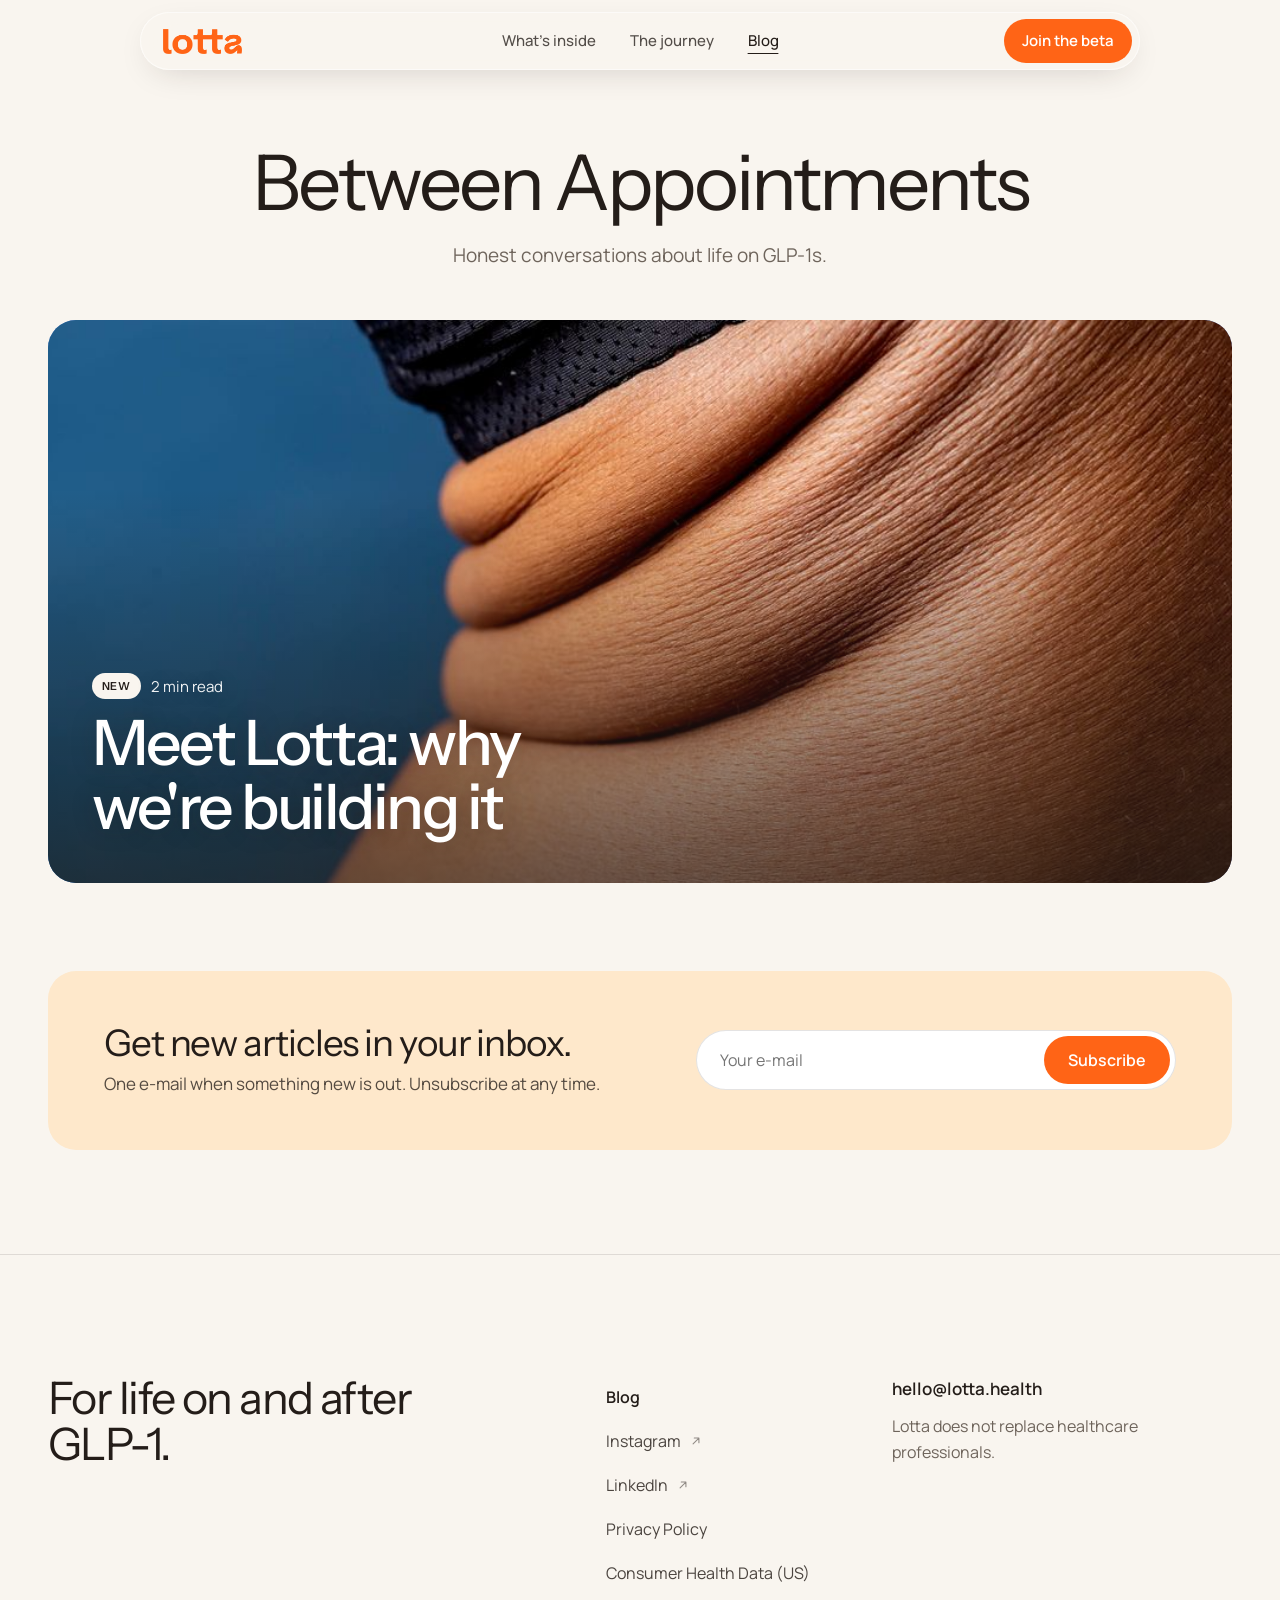
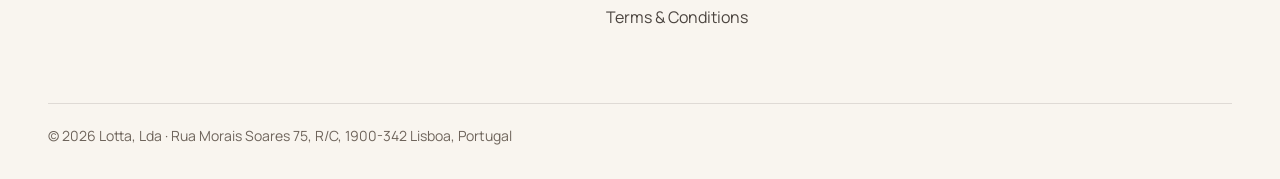
==== blog/index.html @ 51a3cb78 "Add the blog from Ghost and the automatic refresh" ====
<!doctype html>
<html lang="en">
<head>
<meta charset="utf-8">
<meta name="viewport" content="width=device-width, initial-scale=1, viewport-fit=cover">
<title>Blog · Between Appointments · Lotta</title>
<meta name="description" content="Honest conversations about life on GLP-1s, from Lotta.">
<link rel="canonical" href="https://www.lotta.health/blog/">
<meta property="og:site_name" content="Lotta">
<meta property="og:type" content="website">
<meta property="og:title" content="Blog · Between Appointments">
<meta property="og:description" content="Honest conversations about life on GLP-1s, from Lotta.">
<meta property="og:url" content="https://www.lotta.health/blog/">
<meta property="og:image" content="https://www.lotta.health/assets/blog/meet-lotta-why-were-building-it.jpg">
<meta name="twitter:card" content="summary_large_image">
<link rel="icon" href="data:image/svg+xml,<svg xmlns='http://www.w3.org/2000/svg' viewBox='0 0 32 32'>
<meta name="theme-color" content="#F9F5EF">
<link rel="preconnect" href="https://fonts.googleapis.com">
<link rel="preconnect" href="https://fonts.gstatic.com" crossorigin>
<link rel="stylesheet" href="https://fonts.googleapis.com/css2?family=Instrument+Sans:wght@400;500;600&family=Manrope:wght@400;500;600;700&display=swap">
<link rel="stylesheet" href="../pages.css">
<script type="application/ld+json">{"@context":"https://schema.org","@type":"Blog","name":"Between Appointments","description":"Honest conversations about life on GLP-1s, from Lotta.","url":"https://www.lotta.health/blog/","publisher":{"@type":"Organization","name":"Lotta","url":"https://www.lotta.health/"}}</script>
<script>
  /* viewer message: highlight placeholder words (same switch as the home page) */
  window.addEventListener('message', function (e) { if (e.data && e.data.type === 'lotta-ph') document.documentElement.classList.toggle('show-ph', !!e.data.on); });
</script>
</head>
<body>
<header class="nav">
  <div class="nav-in">
    <a class="nav-logo" href="/"><span class="logo" role="img" aria-label="Lotta, home"></span></a>
    <nav class="nav-links" aria-label="Main">
      <a href="/#inside">What's inside</a>
      <a href="/#journey">The journey</a>
      <a href="../blog/" aria-current="page">Blog</a>
    </nav>
    <a class="btn btn-primary btn-sm" href="/#join-beta">Join the beta</a>
  </div>
</header>

<main id="main">
  <div class="page blog">
    <div class="wrap">
      <header class="bl-head">
        <h1 class="bl-title">Between Appointments</h1>
        <p class="bl-sub">Honest conversations about life on <span class="nw">GLP-1s</span>.</p>
      </header>
      <div class="bl-main" id="bl-main"><div class="bl-mosaic bl-one"><article class="bl-ph bl-cover"><img class="bl-img" src="../assets/blog/meet-lotta-why-were-building-it.jpg" srcset="../assets/blog/meet-lotta-why-were-building-it-1000.jpg 1000w, ../assets/blog/meet-lotta-why-were-building-it.jpg 1600w" sizes="(min-width:1000px) 66vw, 100vw" alt="" fetchpriority="high" decoding="async"><div class="bl-in"><p class="bl-meta"><span class="bl-new">New</span>2 min read</p><h2 class="bl-t"><a class="bl-go" href="meet-lotta-why-were-building-it">Meet Lotta: why we're building it</a></h2></div></article></div></div>
      <section class="bl-band" aria-labelledby="bl-band-h">
        <div><h2 id="bl-band-h"><span class="ph">Get new articles in your inbox.</span></h2><p><span class="ph">One e-mail when something new is out. Unsubscribe at any time.</span></p></div>
        <div>
        <form class="nl-form" id="nl-form" novalidate>
          <input id="nl-email" type="email" name="email" autocomplete="email" inputmode="email" placeholder="Your e-mail" aria-label="Your e-mail" required>
          <button class="btn btn-primary" type="submit">Subscribe</button>
        </form>
        <p class="nl-err" id="nl-err" hidden>Please enter a valid e-mail address.</p>
        <p class="nl-thanks" id="nl-thanks" tabindex="-1" hidden>Thank you. We've sent you a welcome e-mail.</p>
        </div>
      </section>
    </div>
  </div>
</main>

<footer class="foot">
  <div class="wrap">
    <div class="foot-top">
      <p class="foot-tag">For life on and after <span class="nw">GLP-1</span>.</p>
      <ul class="foot-links">
        <li><a href="../blog/" aria-current="page">Blog</a></li>
        <li><a href="https://www.instagram.com/joinlotta/" target="_blank" rel="noopener">Instagram<svg viewBox="0 0 24 24" aria-hidden="true"><path d="M7 17 17 7M9 7h8v8" fill="none" stroke="currentColor" stroke-width="1.8" stroke-linecap="round" stroke-linejoin="round"/></svg></a></li>
        <li><a href="https://www.linkedin.com/company/lotta-health" target="_blank" rel="noopener">LinkedIn<svg viewBox="0 0 24 24" aria-hidden="true"><path d="M7 17 17 7M9 7h8v8" fill="none" stroke="currentColor" stroke-width="1.8" stroke-linecap="round" stroke-linejoin="round"/></svg></a></li>
        <li><a href="../legal.html#privacy">Privacy Policy</a></li>
        <li><a href="../legal.html#consumer-health-data">Consumer Health Data (US)</a></li>
        <li><a href="../legal.html#terms">Terms &amp; Conditions</a></li>
      </ul>
      <div class="foot-contact">
        <p class="foot-mail">hello@lotta.health</p>
        <p class="foot-note">Lotta does not replace healthcare professionals.</p>
      </div>
    </div>
    <p class="foot-legal">© 2026 Lotta, Lda · Rua Morais Soares 75, R/C, <span class="nw">1900-342</span> Lisboa, Portugal</p>
  </div>
</footer>

<script src="../site.js" defer></script>
<script type="application/json" id="bl-data">[{"slug":"meet-lotta-why-were-building-it","title":"Meet Lotta: why we're building it","excerpt":"","tag":"","tags":[],"date":"Oct 5, 2026","read":"2 min read","isNew":true,"img":"../assets/blog/meet-lotta-why-were-building-it.jpg","srcset":"../assets/blog/meet-lotta-why-were-building-it-1000.jpg 1000w, ../assets/blog/meet-lotta-why-were-building-it.jpg 1600w","pos":"","href":"meet-lotta-why-were-building-it"}]</script>
<script src="../blog.js" defer></script>
<script>
(function () {
  var f = document.getElementById('nl-form'), i = document.getElementById('nl-email'), err = document.getElementById('nl-err'), th = document.getElementById('nl-thanks');
  if (!f) return;
  var OK = /^[^\s@]+@[^\s@]+\.[^\s@]{2,}$/;
  f.addEventListener('submit', function (e) {
    e.preventDefault();
    var v = i.value.trim();
    if (!OK.test(v)) { err.hidden = false; i.setAttribute('aria-invalid', 'true'); i.focus(); return; }
    err.hidden = true; i.removeAttribute('aria-invalid');
    if (window.lottaSend) window.lottaSend('newsletter', { email: v });
    f.hidden = true; th.hidden = false; th.focus({ preventScroll: true });
  });
})();
</script>
</body>
</html>
---- pages.css ----
/* Lotta — shared styles for the inner pages (Privacy, Terms, Journal).
   Same tokens, menu and footer as the home page (option-b.html). */
:root{
  --dark:#241D19; --lift:#EEEBE6; --ww:#F9F5EF; --bg:#F9F5EF; --ink:#241D19; --muted:#6E645B;
  --blue-ink:#2F68B8; --orange-ink:#FF6416; --line:rgba(36,29,25,.12);
  --blue:#8EBFFB; --blue-hi:#A9CFFC; --sky:#6993EB; --orange:#FF6416; --almond:#FEE8CB; --matcha:#75873C;
  --gut:20px; --nav:64px;
  --f-display:"Instrument Sans","Helvetica Neue",Helvetica,Arial,system-ui,sans-serif;
  --f-body:"Manrope",system-ui,-apple-system,"Segoe UI",Roboto,Arial,sans-serif;
  --ease:cubic-bezier(.16,1,.3,1);
  color-scheme:light;
}
@media (min-width:700px){:root{--gut:32px}}
@media (min-width:1100px){:root{--gut:48px; --nav:72px}}

*,*::before,*::after{box-sizing:border-box}
html{-webkit-text-size-adjust:100%; background:var(--bg); scroll-behavior:smooth; scroll-padding-top:110px}
@media (prefers-reduced-motion:reduce){html{scroll-behavior:auto}}
body{margin:0; background:var(--bg); color:var(--ink); font-family:var(--f-body); font-size:17px; line-height:1.65; -webkit-font-smoothing:antialiased; -moz-osx-font-smoothing:grayscale}
h1,h2,h3,p,ul,ol{margin:0}
a{color:inherit}
button,input{font:inherit; color:inherit}
svg{display:block}
::selection{background:var(--blue); color:var(--dark)}
:focus-visible{outline:2px solid var(--blue); outline-offset:3px; border-radius:8px}
.nw{white-space:nowrap}
.wrap{width:100%; max-width:1440px; margin:0 auto; padding:0 var(--gut)}
.kicker{display:inline-flex; align-items:center; gap:10px; font-family:var(--f-display); font-size:13px; font-weight:500; letter-spacing:.16em; text-transform:uppercase; color:var(--orange-ink); line-height:1.2}
.kicker::before{content:""; width:6px; height:6px; border-radius:50%; background:currentColor; box-shadow:0 0 12px 1px currentColor}
html.show-ph .ph{background:rgba(255,150,36,.30); box-shadow:0 0 0 2px rgba(255,150,36,.30); border-radius:3px}

/* Buttons */
.btn{display:inline-flex; align-items:center; justify-content:center; gap:10px; min-height:52px; padding:0 24px; border:0; border-radius:999px; font-size:16px; font-weight:600; text-decoration:none; cursor:pointer; transition:background-color .3s, transform .3s var(--ease)}
.btn svg{width:18px; height:18px}
.btn-primary{background:var(--orange); color:#fff}
.btn-primary:hover{background:#EE5710}
.btn-sm{min-height:44px; padding:0 18px; font-size:15px}

/* Menu: the floating frosted pill, as on the home page once scrolled */
.logo{display:block; background:currentColor; -webkit-mask:url(assets/lotta-logo.png) center/contain no-repeat; mask:url(assets/lotta-logo.png) center/contain no-repeat; aspect-ratio:1000/318}
.nav{position:fixed; top:0; left:0; right:0; z-index:50; padding:10px 10px 0}
.nav-in{position:relative; max-width:1000px; height:58px; margin:0 auto; padding:0 8px 0 22px; display:flex; align-items:center; justify-content:space-between; gap:16px; border-radius:999px; background:rgba(249,245,239,.8); -webkit-backdrop-filter:blur(18px) saturate(1.3); backdrop-filter:blur(18px) saturate(1.3); box-shadow:inset 0 0 0 1px rgba(255,255,255,.55), 0 10px 34px -14px rgba(36,29,25,.22)}
.nav-logo{display:flex; align-items:center; min-height:44px; color:var(--orange); border-radius:8px}
.nav-logo .logo{width:80px; height:25px}
.nav-links{display:none}
@media (min-width:900px){
  .nav{padding-top:12px}
  .nav-links{display:flex; gap:2px; position:absolute; left:50%; top:50%; transform:translate(-50%,-50%)}
  .nav-links a{position:relative; display:inline-flex; align-items:center; min-height:44px; padding:0 16px; font-size:15px; font-weight:500; text-decoration:none; color:rgba(36,29,25,.78); transition:color .4s var(--ease)}
  .nav-links a::after{content:""; position:absolute; left:16px; right:16px; bottom:9px; height:1.5px; border-radius:2px; background:currentColor; transform:scaleX(0); transform-origin:100% 50%; transition:transform .55s var(--ease)}
  .nav-links a:hover, .nav-links a[aria-current="page"]{color:var(--ink)}
  .nav-links a:hover::after, .nav-links a[aria-current="page"]::after{transform:scaleX(1); transform-origin:0 50%}
}

/* Page head */
.page{padding:calc(var(--nav) + 72px) 0 104px}
.page-head{max-width:880px}
.page-title{margin-top:18px; font-family:var(--f-display); font-weight:400; font-size:clamp(2.6rem, 1.6rem + 4vw, 5rem); line-height:1.02; letter-spacing:-.04em; text-wrap:balance}
.page-sub{margin-top:18px; max-width:46ch; font-size:19px; color:var(--muted); text-wrap:pretty}
.page-meta{margin-top:20px; font-size:14px; color:var(--muted)}
.draft-note{margin-top:28px; max-width:720px; padding:16px 20px; border-radius:16px; background:rgba(255,150,36,.14); box-shadow:inset 0 0 0 1px rgba(255,150,36,.35); font-size:15px; line-height:1.55}
.draft-note b{font-weight:700}

/* Long-form legal text with a table of contents */
.doc{margin-top:56px; display:grid; gap:40px}
.doc-body{max-width:68ch}
.doc-body section{padding-top:36px; margin-top:36px; border-top:1px solid var(--line)}
.doc-body section:first-child{padding-top:0; margin-top:0; border-top:0}
.doc-body h2{font-family:var(--f-display); font-weight:500; font-size:clamp(1.4rem, 1.2rem + .7vw, 1.75rem); line-height:1.15; letter-spacing:-.02em}
.doc-body p, .doc-body ul{margin-top:14px}
.doc-body ul{padding-left:0; list-style:none; display:grid; gap:10px}
.doc-body li{position:relative; padding-left:22px}
.doc-body li::before{content:""; position:absolute; left:4px; top:.72em; width:6px; height:6px; border-radius:50%; background:var(--orange)}
.doc-body a{color:var(--blue-ink); text-underline-offset:3px}
.doc-body b{font-weight:700}
@media (min-width:1000px){
  .doc{grid-template-columns:290px minmax(0,1fr); gap:72px}
}

/* Journal */
.jr-grid{margin-top:56px; display:grid; gap:20px}
@media (min-width:760px){ .jr-grid{grid-template-columns:repeat(2, minmax(0,1fr))} }
@media (min-width:1100px){ .jr-grid{grid-template-columns:repeat(3, minmax(0,1fr))} }
.jr-empty{position:relative; overflow:hidden; margin-top:56px; padding:40px 24px; border-radius:32px; background:linear-gradient(180deg,#8EBFFB 0%,#C9DDF7 46%,#FEE8CB 78%,#FFC49B 100%); text-align:center}
.jr-empty::after{content:""; position:absolute; left:50%; top:58%; width:min(760px, 90%); aspect-ratio:1; transform:translateX(-50%); border-radius:50%; background:radial-gradient(closest-side, rgba(255,100,22,.55), rgba(255,150,36,.25) 55%, rgba(255,150,36,0)); pointer-events:none}
.jr-empty > *{position:relative; z-index:1}
.jr-empty h2{margin:0 auto; max-width:18ch; font-family:var(--f-display); font-weight:400; font-size:clamp(1.8rem, 1.3rem + 2vw, 3rem); line-height:1.05; letter-spacing:-.035em; text-wrap:balance}
.jr-empty p{margin:14px auto 0; max-width:40ch; font-size:17px; color:rgba(36,29,25,.8)}
.nl-form{margin:26px auto 0; max-width:460px; display:flex; gap:8px; padding:6px; border-radius:999px; background:rgba(249,245,239,.7); -webkit-backdrop-filter:blur(16px); backdrop-filter:blur(16px); box-shadow:inset 0 0 0 1px rgba(255,255,255,.7)}
.nl-form input{flex:1; min-width:0; height:48px; padding:0 18px; border:0; border-radius:999px; background:transparent; font-size:16px}
.nl-form input:focus{outline:none}
.nl-form:focus-within{box-shadow:inset 0 0 0 1.5px var(--blue-ink)}
.nl-form .btn{min-height:48px}
.nl-err{margin-top:10px; font-size:14px; color:var(--orange-ink)}
.nl-thanks{margin-top:22px; font-weight:600}
[hidden]{display:none!important}
@media (min-width:900px){ .jr-empty{padding:72px 48px} }

/* Footer */
.foot{position:relative; padding:96px 0 28px; overflow:hidden; border-top:1px solid var(--line)}
.foot-top{display:grid; gap:36px}
.foot-tag{max-width:13ch; font-family:var(--f-display); font-size:clamp(1.8rem, 1.2rem + 2vw, 3.1rem); line-height:1.04; letter-spacing:-.035em}
.foot-links{padding:0; list-style:none; display:grid}
.foot-links a{display:inline-flex; align-items:center; gap:8px; min-height:44px; font-size:16px; color:rgba(36,29,25,.82); text-decoration:none; border-radius:6px}
.foot-links a:hover{color:var(--ink)}
.foot-links a[aria-current="page"]{color:var(--ink); font-weight:600}
.foot-links svg{width:14px; height:14px; opacity:.6}
.foot-contact{display:grid; gap:10px; align-content:start}
.foot-mail{font-size:17px; font-weight:600}
.foot-note{font-size:16px; color:var(--muted)}
.foot-legal{margin-top:64px; padding-top:20px; border-top:1px solid var(--line); font-size:14px; color:var(--muted)}
@media (min-width:900px){
  .foot{padding:120px 0 32px}
  .foot-top{grid-template-columns:minmax(0,1.5fr) minmax(0,.7fr) minmax(0,1fr); gap:48px}
}

/* Legal pages built from the Notion texts (make-pages.py, legal/*.md) */
.page-intro{margin-top:26px; max-width:62ch; display:grid; gap:12px; font-size:18px; color:rgba(36,29,25,.86)}
.page-intro b{color:var(--ink)}
.doc-body h3{margin-top:28px; font-family:var(--f-display); font-weight:600; font-size:18px; line-height:1.3; letter-spacing:-.01em}
.doc-body ol{margin-top:14px; padding-left:22px; display:grid; gap:10px}
.doc-body ol li{padding-left:4px}
.doc-body ol li::before{content:none}
.doc-body blockquote{margin:16px 0 0; padding:16px 20px; border-left:3px solid var(--orange); border-radius:0 12px 12px 0; background:rgba(36,29,25,.04); font-size:16px; line-height:1.8}
.tbl{margin-top:16px; overflow-x:auto; border-radius:14px; box-shadow:inset 0 0 0 1px var(--line)}
.tbl table{width:100%; border-collapse:collapse; font-size:15px; line-height:1.5}
.tbl th{padding:12px 14px; text-align:left; vertical-align:bottom; font-family:var(--f-display); font-weight:600; font-size:13px; letter-spacing:.02em; background:rgba(36,29,25,.04); border-bottom:1px solid var(--line)}
.tbl td{padding:12px 14px; vertical-align:top; border-top:1px solid var(--line)}
.tbl tbody tr:first-child td{border-top:0}
.doc-close{margin-top:48px; padding-top:28px; border-top:1px solid var(--line); color:var(--muted)}
.doc-close p{margin:0}
@media (max-width:640px){
  .tbl{box-shadow:none; border-radius:0}
  .tbl table, .tbl tbody, .tbl tr, .tbl td{display:block; width:100%}
  .tbl thead{display:none}
  .tbl tr{padding:12px 0; border-top:1px solid var(--line)}
  .tbl td{padding:4px 0; border:0}
  .tbl td::before{content:attr(data-label); display:block; font-size:12px; font-weight:600; letter-spacing:.04em; text-transform:uppercase; color:var(--muted)}
}

/* ---- Contents panel (redesign 1 Oct) ---- */
.toc-card{padding:18px 14px 14px; border-radius:22px; background:rgba(255,255,255,.62); box-shadow:inset 0 0 0 1px rgba(36,29,25,.07), 0 24px 48px -32px rgba(36,29,25,.4)}
.toc-head{display:flex; align-items:baseline; justify-content:space-between; gap:12px; padding:0 8px}
.toc-title{font-family:var(--f-display); font-size:15px; font-weight:600; letter-spacing:-.01em; color:var(--ink)}
.toc-count{font-size:13px; font-weight:600; color:var(--muted); font-variant-numeric:tabular-nums}
.toc-cur{color:var(--orange-ink)}
.toc-prog{height:3px; margin:12px 8px 10px; border-radius:3px; background:rgba(36,29,25,.08); overflow:hidden}
.toc-prog i{display:block; height:100%; border-radius:inherit; background:linear-gradient(90deg, #FF9624, var(--orange)); transform-origin:0 50%; transform:scaleX(0)}
.toc-list{margin:0; padding:0 2px 0 0; list-style:none; display:grid; gap:2px}
.toc-list a{display:grid; grid-template-columns:26px minmax(0,1fr); align-items:baseline; gap:6px; padding:8px 10px; border-radius:12px; font-size:14.5px; line-height:1.35; color:rgba(36,29,25,.66); text-decoration:none; transition:background-color .25s, color .25s, box-shadow .25s}
.toc-list .n{font-size:12.5px; font-weight:600; font-variant-numeric:tabular-nums; color:rgba(36,29,25,.38); transition:color .25s}
.toc-list a:hover{background:rgba(36,29,25,.045); color:var(--ink)}
.toc-list a.on{background:#fff; color:var(--ink); font-weight:600; box-shadow:0 1px 2px rgba(36,29,25,.08), inset 3px 0 0 var(--orange)}
.toc-list a.on .n{color:var(--orange-ink)}
.toc-group{margin:12px 10px 4px; font-family:var(--f-display); font-size:11.5px; font-weight:600; letter-spacing:.16em; text-transform:uppercase; color:var(--muted)}
.toc-top{display:inline-flex; margin:10px 10px 2px; font-size:13px; font-weight:600; color:var(--blue-ink); text-decoration:none}
.toc-top:hover{text-decoration:underline; text-underline-offset:3px}
@media (max-width:999.98px){
  .toc-prog, .toc-count, .toc-top{display:none}
}
@media (min-width:1000px){
  /* sticky on its own layer: steadier while scrolling (also inside the scaled preview) */
  .toc{position:sticky; top:calc(var(--nav) + 36px); align-self:start; transform:translateZ(0); will-change:transform}
  .toc-list{max-height:calc(100vh - var(--nav) - 190px); overflow-y:auto; overscroll-behavior:contain; scrollbar-width:thin}
}

/* ---- Section headings and "Short version" (redesign 1 Oct) ---- */
.doc-body h2{display:flex; align-items:baseline; gap:12px; font-size:clamp(1.5rem, 1.25rem + .8vw, 1.9rem)}
.h-num{flex:none; font-size:.62em; font-weight:600; letter-spacing:.02em; color:var(--orange-ink); font-variant-numeric:tabular-nums}
.short{position:relative; margin-top:18px; padding:18px 22px 20px; border-radius:18px; background:linear-gradient(135deg, rgba(254,232,203,.85) 0%, rgba(255,241,224,.6) 55%, rgba(249,245,239,.5) 100%); box-shadow:inset 0 0 0 1px rgba(255,150,36,.22)}
.short::before{content:""; position:absolute; left:0; top:18px; bottom:18px; width:3px; border-radius:0 3px 3px 0; background:var(--orange)}
.doc-body .short-l{margin:0; font-family:var(--f-display); font-size:11.5px; font-weight:600; letter-spacing:.16em; text-transform:uppercase; color:var(--orange-ink)}
.doc-body .short-t{margin-top:6px; font-family:var(--f-display); font-size:19px; line-height:1.45; letter-spacing:-.01em; color:var(--ink)}
.doc-body section{scroll-margin-top:calc(var(--nav) + 32px)}

/* ---- One legal page: Privacy, Terms and US Consumer Health Data (1 Oct, after Octo Health) ---- */
.vh{position:absolute!important; width:1px; height:1px; overflow:hidden; clip:rect(0 0 0 0); clip-path:inset(50%); white-space:nowrap}
mark.pending{padding:1px 5px; border-radius:5px; background:rgba(255,150,36,.24); color:var(--ink)}
.lg{padding:calc(var(--nav) + 44px) 0 120px}
.lg-main{min-width:0; margin-top:28px}
.lg-label{font-family:var(--f-display); font-size:12px; font-weight:500; letter-spacing:.22em; text-transform:uppercase; color:var(--muted)}
.lg-docs{margin:0; padding:0; list-style:none}
.lg-doc-a{display:flex; align-items:center; text-decoration:none; color:rgba(36,29,25,.55); transition:color .3s, padding .5s var(--ease)}
.lg-doc-a:hover{color:var(--ink)}
.lg-doc.on .lg-doc-a{color:var(--ink)}
.lg-dash{flex:none; width:0; height:1.5px; border-radius:2px; background:var(--orange); transition:width .5s var(--ease), margin .5s var(--ease)}
.lg-n-s{display:none}

/* the documents */
.lg-article{scroll-margin-top:calc(var(--nav) + 40px)}
.lg-article + .lg-article{margin-top:120px; padding-top:112px; border-top:1px solid var(--line)}
html.lg-tabs .lg-article{margin-top:0; padding-top:0; border-top:0}
.lg-title:focus{outline:none}
.lg-title{margin-top:16px; font-family:var(--f-display); font-weight:400; font-size:clamp(2.4rem, 1.6rem + 2.6vw, 3.9rem); line-height:1.02; letter-spacing:-.04em; text-wrap:balance}
.lg-intro{margin-top:28px; display:grid; gap:16px; font-size:20px; line-height:1.6; color:rgba(36,29,25,.66); text-wrap:pretty}
.lg-intro b{font-weight:600; color:var(--ink)}
.lg-meta{margin-top:26px; font-size:14px; color:var(--muted)}
.lg-article section{margin-top:72px; scroll-margin-top:calc(var(--nav) + 32px)}
.lg-article h3{display:flex; align-items:baseline; gap:12px; color:var(--ink); font-family:var(--f-display); font-weight:500; font-size:clamp(1.5rem, 1.25rem + .8vw, 1.9rem); line-height:1.15; letter-spacing:-.02em; text-wrap:balance}
.lg-article h4{margin-top:32px; font-family:var(--f-display); font-weight:600; font-size:18px; line-height:1.3; letter-spacing:-.01em}
.lg-article section > p, .lg-article section > ul, .lg-article section > ol, .lg-close p{margin-top:14px; color:rgba(36,29,25,.8)}
.lg-article b{font-weight:700; color:var(--ink)}
.lg-article a{color:var(--ink); text-decoration:underline; text-decoration-color:rgba(255,100,22,.6); text-decoration-thickness:1.5px; text-underline-offset:3px; transition:text-decoration-color .25s}
.lg-article a:hover{text-decoration-color:var(--orange)}
.lg-article ul{padding-left:0; list-style:none; display:grid; gap:10px}
.lg-article ul li{position:relative; padding-left:22px}
.lg-article ul li::before{content:""; position:absolute; left:4px; top:.72em; width:6px; height:6px; border-radius:50%; background:var(--sky)}
.lg-head .kicker{color:var(--orange)}
.lg-article .tbl th{background:rgba(105,147,235,.14)}
.lg-article ol{padding-left:22px; display:grid; gap:10px}
.lg-article ol li{padding-left:4px}
.lg-article blockquote{margin:16px 0 0; padding:16px 20px; border-left:2px solid var(--orange); background:rgba(36,29,25,.035); font-size:16px; line-height:1.8}
.lg-article .tbl{color:rgba(36,29,25,.85)}
/* "Short version": a quiet lead-in, not a box */
.lg-article .short{margin-top:20px; padding:18px 22px 20px; border-radius:18px; border:0; background:var(--sky); box-shadow:none; color:#fff; text-shadow:0 1px 2px rgba(36,29,25,.14)}
.lg-article .short::before{content:none}
.lg-article .short-l{font-family:var(--f-display); font-size:11.5px; font-weight:600; letter-spacing:.18em; text-transform:uppercase; color:#fff}
.lg-article .short-t{margin-top:6px; font-family:var(--f-display); font-size:19.5px; font-weight:500; line-height:1.45; letter-spacing:-.01em; color:#fff; text-wrap:pretty}
.lg-article .short b{color:#fff}
.lg-close{margin-top:64px; padding-top:28px; border-top:1px solid var(--line)}
.lg-close p{margin:0; color:var(--muted)}

/* phone and tablet: the three documents as a row of tabs that stays under the menu */
@media (max-width:999.98px){
  .lg{padding-top:0}
  .lg-side{position:sticky; top:0; z-index:20; margin:0 calc(var(--gut) * -1); padding:calc(var(--nav) + 18px) var(--gut) 10px; background:rgba(249,245,239,.9); -webkit-backdrop-filter:blur(14px); backdrop-filter:blur(14px)}
  .lg-label, .lg-dash, .lg-n{display:none}
  .lg-n-s{display:inline}
  .lg-docs{position:relative; display:flex; gap:6px; overflow-x:auto; scrollbar-width:none}
  .lg-docs::-webkit-scrollbar{display:none}
  .lg-doc{flex:none}
  .lg-doc-a{min-height:40px; padding:0 16px; border-radius:999px; font-size:15px; font-weight:500; background:rgba(36,29,25,.06)}
  .lg-doc.on .lg-doc-a{background:var(--sky); color:var(--ink)}
  .lg-article, .lg-article section{scroll-margin-top:calc(var(--nav) + 90px)}
  .lg-article + .lg-article{margin-top:88px; padding-top:72px}
  .lg-intro{font-size:18px}
}

/* desktop: the side menu, as on Octo Health */
@media (min-width:1000px){
  .lg{padding:calc(var(--nav) + 104px) 0 140px}
  .lg-wrap{display:grid; grid-template-columns:292px minmax(0,720px); column-gap:clamp(56px, 7vw, 120px); justify-content:center}
  .lg-main{margin-top:0}
  .lg-side{position:sticky; top:calc(var(--nav) + 40px); align-self:start; transform:translateZ(0)}
  .lg-label{margin-bottom:22px}
  .lg-docs{display:grid; gap:2px}
  .lg-doc-a{min-height:44px; padding:6px 0 6px 18px; font-size:17px; line-height:1.3}
  .lg-doc.on .lg-doc-a{padding-left:0; font-weight:500}
  .lg-doc.on .lg-dash{width:18px; margin-right:14px}
}
@media (prefers-reduced-motion:reduce){ .lg-doc-a, .lg-dash{transition:none} }
.lg-article .h-num{color:var(--orange)}

/* ============ Blog (5 Oct 2026) ============
   Built by build-blog.mjs from the articles published in Ghost; the cards themselves are drawn by blog.js.
   Layout Margarida chose: the title, line and topic buttons of "Filter and grid" (after Function's "All articles"),
   over the cover, tiles and cards of "Cover story" (after Oura's The Pulse). The five layouts are in blog-layouts/. */
.blog > .wrap, .art > .wrap{max-width:1336px}
.bl-head{text-align:center}
.bl-title{font-family:var(--f-display); font-weight:400; font-size:clamp(2.6rem, 1.6rem + 4vw, 5rem); line-height:1.02; letter-spacing:-.04em; text-wrap:balance}
.bl-sub{margin:18px auto 0; max-width:40ch; font-size:19px; color:var(--muted); text-wrap:pretty}
.bl-pills{margin-top:36px; display:flex; flex-wrap:wrap; gap:8px; align-items:center; justify-content:center}
.bl-pills span{margin-right:6px; font-size:14px; font-weight:600}
.bl-pills button{min-height:40px; padding:0 16px; border:0; border-radius:999px; background:transparent; box-shadow:inset 0 0 0 1px rgba(36,29,25,.4); font-size:14px; font-weight:500; cursor:pointer; transition:background-color .3s, color .3s}
.bl-pills button:hover{background:rgba(36,29,25,.06)}
.bl-pills button[aria-pressed="true"]{background:var(--ink); color:var(--ww); box-shadow:none}
.bl-main{margin-top:48px}
.bl-mosaic{display:grid; gap:16px}
/* a picture with words on it: the cover, the tiles, and the top of an article */
.bl-ph{position:relative; isolation:isolate; overflow:hidden; display:flex; align-items:flex-end; min-width:0; border-radius:28px; background:var(--sky); color:#fff}
.bl-img{position:absolute; inset:0; z-index:-2; width:100%; height:100%; object-fit:cover}
.bl-ph::after{content:""; position:absolute; inset:0; z-index:-1; pointer-events:none; background:linear-gradient(180deg, rgba(36,29,25,0) 30%, rgba(36,29,25,.3) 60%, rgba(36,29,25,.66) 100%)}
.bl-in{width:100%; padding:clamp(20px, 3.4vw, 44px); display:grid; gap:12px; text-shadow:0 1px 24px rgba(36,29,25,.25)}
.bl-meta{display:flex; flex-wrap:wrap; align-items:center; gap:10px; font-size:15px; line-height:1.3; color:rgba(255,255,255,.94)}
.bl-new{padding:6px 10px; border-radius:999px; background:var(--ww); color:var(--ink); font-family:var(--f-display); font-size:11px; font-weight:600; letter-spacing:.08em; text-transform:uppercase; text-shadow:none}
.bl-t{font-family:var(--f-display); font-weight:500; text-wrap:balance}
.bl-hook{max-width:46ch; font-size:17px; line-height:1.5; color:rgba(255,255,255,.94); text-wrap:pretty}
.bl-go{color:inherit; text-decoration:none}
.bl-go::after{content:""; position:absolute; inset:0; z-index:1}
.bl-go:focus-visible{outline:none}
.bl-go:focus-visible::after{outline:3px solid var(--blue); outline-offset:-4px; border-radius:inherit}
.bl-cover{min-height:440px}
.bl-cover .bl-t{max-width:15ch; font-size:clamp(2.1rem, 1.2rem + 3.4vw, 4rem); line-height:1.02; letter-spacing:-.04em}
.bl-one .bl-cover{min-height:clamp(460px, 44vw, 600px)}
.bl-tiles{display:grid; gap:16px}
.bl-tile{min-height:170px; border-radius:22px}
.bl-tile .bl-in{padding:20px 22px}
.bl-tile .bl-t{font-size:1.3rem; line-height:1.15; letter-spacing:-.02em}
.bl-latest{margin-top:80px}
.bl-h{font-family:var(--f-display); font-weight:400; font-size:clamp(1.8rem, 1.3rem + 1.6vw, 2.6rem); line-height:1.06; letter-spacing:-.03em}
.bl-grid{margin-top:28px; padding:0; list-style:none; display:grid; gap:40px 24px}
.bl-card{position:relative; min-width:0}
.bl-pic{position:relative; overflow:hidden; aspect-ratio:4/3; border-radius:20px; background:var(--lift)}
.bl-pic .bl-img{z-index:0}
.bl-cmeta{margin-top:16px; font-size:14px; line-height:1.3; color:var(--muted)}
.bl-cmeta b{font-weight:600; color:var(--ink)}
.bl-ct{margin-top:8px; font-family:var(--f-display); font-weight:500; font-size:1.4rem; line-height:1.1; letter-spacing:-.03em; text-wrap:balance}
.bl-chook{margin-top:8px; font-size:16px; line-height:1.5; color:rgba(36,29,25,.78); text-wrap:pretty}
@media (hover:hover){ .bl-card:hover .bl-ct, .bl-ph:hover .bl-t{text-decoration:underline; text-decoration-thickness:1.5px; text-underline-offset:4px} }
@media (min-width:700px){ .bl-grid{grid-template-columns:repeat(2, minmax(0,1fr))} }
@media (min-width:1000px){
  .bl-mosaic{grid-template-columns:minmax(0,2.05fr) minmax(0,1fr); min-height:600px}
  .bl-mosaic.bl-one{grid-template-columns:minmax(0,1fr); min-height:0}
  .bl-tiles{grid-auto-rows:minmax(0,1fr)}
  .bl-grid{grid-template-columns:repeat(3, minmax(0,1fr)); gap:48px 28px}
}
/* the newsletter band under the articles */
.bl-band{margin-top:88px; padding:40px 28px; border-radius:28px; background:var(--almond); display:grid; gap:20px; align-items:center}
.bl-band > *{min-width:0}
.bl-band h2{font-family:var(--f-display); font-weight:400; font-size:clamp(1.6rem, 1.2rem + 1.4vw, 2.3rem); line-height:1.06; letter-spacing:-.03em; text-wrap:balance}
.bl-band p{margin-top:8px; color:rgba(36,29,25,.78)}
.bl-band .nl-form{margin:0; max-width:480px; background:#fff; box-shadow:inset 0 0 0 1px var(--line); -webkit-backdrop-filter:none; backdrop-filter:none}
.bl-band .nl-err{margin-top:10px}
.bl-band .nl-thanks{margin-top:0}
@media (min-width:860px){ .bl-band{grid-template-columns:minmax(0,1fr) minmax(0,480px); padding:52px 56px; gap:48px} }

/* ---- One article ---- */
.art{padding:calc(var(--nav) + 28px) 0 104px}
.art-cover{min-height:clamp(340px, 34vw, 460px)}   /* shortened on 5 Oct (was 440 to 600px), so the text starts on the first screen; it still grows for a long title */
.art-cover .bl-t{max-width:16ch; font-size:clamp(2.2rem, 1.3rem + 3.6vw, 4.2rem); line-height:1.02; letter-spacing:-.04em}
.art-credit{margin:10px auto 0; max-width:680px; font-size:13px; color:var(--muted); text-align:right}
.art-under{margin:28px auto 0; max-width:680px; display:flex; flex-wrap:wrap; gap:12px 24px; align-items:center; justify-content:space-between}
.art-back{display:inline-flex; align-items:center; gap:8px; min-height:44px; font-size:15px; font-weight:600; color:var(--muted); text-decoration:none}
.art-back:hover{color:var(--ink)}
.art-back svg{width:16px; height:16px}
.art-by{display:flex; align-items:center; gap:12px; font-size:15px; color:var(--muted)}
.art-by i{flex:none; width:36px; height:36px; border-radius:50%; overflow:hidden; background:var(--orange) center/cover no-repeat; display:grid; place-items:center; color:#fff}
.art-by i .logo{width:24px}
.art-by b{font-weight:600; color:var(--ink)}
.art-end{margin:64px auto 0; padding-top:28px; max-width:680px; border-top:1px solid var(--line); display:flex; flex-wrap:wrap; gap:14px 24px; align-items:center; justify-content:space-between}
.art-share{min-height:44px; padding:0 18px; border:0; border-radius:999px; background:rgba(36,29,25,.07); font-size:15px; font-weight:600; cursor:pointer}
.art-share:hover{background:rgba(36,29,25,.12)}
.art-more{margin-top:88px}
.art-more .bl-h{font-size:1.5rem; font-weight:500; letter-spacing:-.02em}
/* the words of the article, as they come from Ghost */
.art-prose{margin:44px auto 0; max-width:680px; font-size:19px; line-height:1.7; color:rgba(36,29,25,.9); overflow-wrap:break-word}
.art-prose > *{margin:0}
.art-prose > * + *{margin-top:22px}
.art-prose h2, .art-prose h3, .art-prose h4{font-family:var(--f-display); color:var(--ink); text-wrap:balance; scroll-margin-top:110px}
.art-prose h2{margin-top:48px; font-weight:500; font-size:1.75rem; line-height:1.15; letter-spacing:-.02em}
.art-prose h3{margin-top:36px; font-weight:600; font-size:1.35rem; line-height:1.2; letter-spacing:-.01em}
.art-prose h4{margin-top:28px; font-weight:600; font-size:1.1rem; line-height:1.3}
.art-prose a{color:var(--blue-ink); text-underline-offset:3px}
.art-prose strong, .art-prose b{font-weight:700; color:var(--ink)}
.art-prose ul, .art-prose ol{padding-left:26px}
.art-prose ul{list-style:disc} .art-prose ol{list-style:decimal}
.art-prose li + li{margin-top:8px}
.art-prose li::marker{color:var(--orange)}
.art-prose blockquote{margin-top:44px; margin-bottom:44px; padding-left:24px; border-left:3px solid var(--orange); font-family:var(--f-display); font-size:1.9rem; line-height:1.2; letter-spacing:-.025em; color:var(--ink); text-wrap:balance}
.art-prose blockquote.kg-blockquote-alt{padding-left:0; border-left:0; text-align:center}
.art-prose hr{margin:44px 0; border:0; border-top:1px solid var(--line)}
.art-prose img, .art-prose video{display:block; max-width:100%; height:auto; border-radius:20px}
.art-prose figure{margin-top:36px; margin-bottom:36px}
.art-prose figcaption{margin-top:10px; font-size:14px; line-height:1.5; color:var(--muted); text-align:center}
.art-prose pre{padding:16px 18px; border-radius:14px; background:var(--lift); font-size:15px; line-height:1.5; overflow-x:auto}
.art-prose table{display:block; overflow-x:auto; border-collapse:collapse; font-size:16px}
.art-prose th, .art-prose td{padding:10px 14px; border-bottom:1px solid var(--line); text-align:left; vertical-align:top}
.art-prose iframe{max-width:100%}
/* Ghost's own blocks ("cards") */
.art-prose .kg-card{margin-top:36px; margin-bottom:36px}
@media (min-width:1000px){ .art-prose .kg-width-wide, .art-prose .kg-width-full{width:980px; max-width:calc(100vw - 2 * var(--gut)); margin-left:50%; transform:translateX(-50%)} }
.art-prose .kg-width-wide img, .art-prose .kg-width-full img{width:100%}
.art-prose .kg-gallery-container{display:grid; gap:10px}
.art-prose .kg-gallery-row{display:flex; gap:10px}
.art-prose .kg-gallery-image{flex:1 1 0; min-width:0}
.art-prose .kg-gallery-image img{width:100%; height:100%; object-fit:cover; border-radius:14px}
.art-prose .kg-callout-card{display:flex; gap:12px; padding:20px 22px; border-radius:18px; background:var(--lift)}
.art-prose .kg-callout-card-accent{background:var(--almond)}
.art-prose .kg-bookmark-container{display:flex; overflow:hidden; border-radius:18px; box-shadow:inset 0 0 0 1px var(--line); color:inherit; text-decoration:none}
.art-prose .kg-bookmark-content{flex:1; min-width:0; padding:18px 20px}
.art-prose .kg-bookmark-title{font-weight:600; color:var(--ink); line-height:1.3}
.art-prose .kg-bookmark-description{margin-top:6px; font-size:15px; line-height:1.45; color:var(--muted); display:-webkit-box; -webkit-line-clamp:2; -webkit-box-orient:vertical; overflow:hidden}
.art-prose .kg-bookmark-metadata{margin-top:12px; display:flex; align-items:center; gap:8px; font-size:13px; color:var(--muted)}
.art-prose .kg-bookmark-icon{width:18px; height:18px; border-radius:4px}
.art-prose .kg-bookmark-thumbnail{position:relative; flex:none; width:32%}
.art-prose .kg-bookmark-thumbnail img{position:absolute; inset:0; width:100%; height:100%; object-fit:cover; border-radius:0}
.art-prose .kg-button-card{display:flex}
.art-prose .kg-button-card.kg-align-center{justify-content:center}
.art-prose .kg-btn{display:inline-flex; align-items:center; min-height:52px; padding:0 24px; border-radius:999px; background:var(--orange); color:#fff; font-size:16px; font-weight:600; text-decoration:none}
.art-prose .kg-embed-card{display:flex; flex-direction:column; align-items:center}
.art-prose .kg-toggle-card{padding:18px 20px; border-radius:18px; box-shadow:inset 0 0 0 1px var(--line)}
.art-prose .kg-toggle-heading-text{font-family:var(--f-display); font-size:1.15rem; font-weight:600}
.art-prose .kg-toggle-card-icon{display:none}
.art-prose .kg-toggle-content{margin-top:10px}
.art-prose .kg-signup-card{display:none}   /* Ghost's own sign-up box does not work outside Ghost; the newsletter band below does the job */
/* a note shown only on the preview pages built from sample articles */
.bl-sample{position:fixed; left:50%; bottom:14px; z-index:60; transform:translateX(-50%); padding:9px 14px; border-radius:999px; background:var(--ink); color:var(--ww); font-size:13px; font-weight:600; white-space:nowrap; box-shadow:0 10px 30px -12px rgba(36,29,25,.5)}
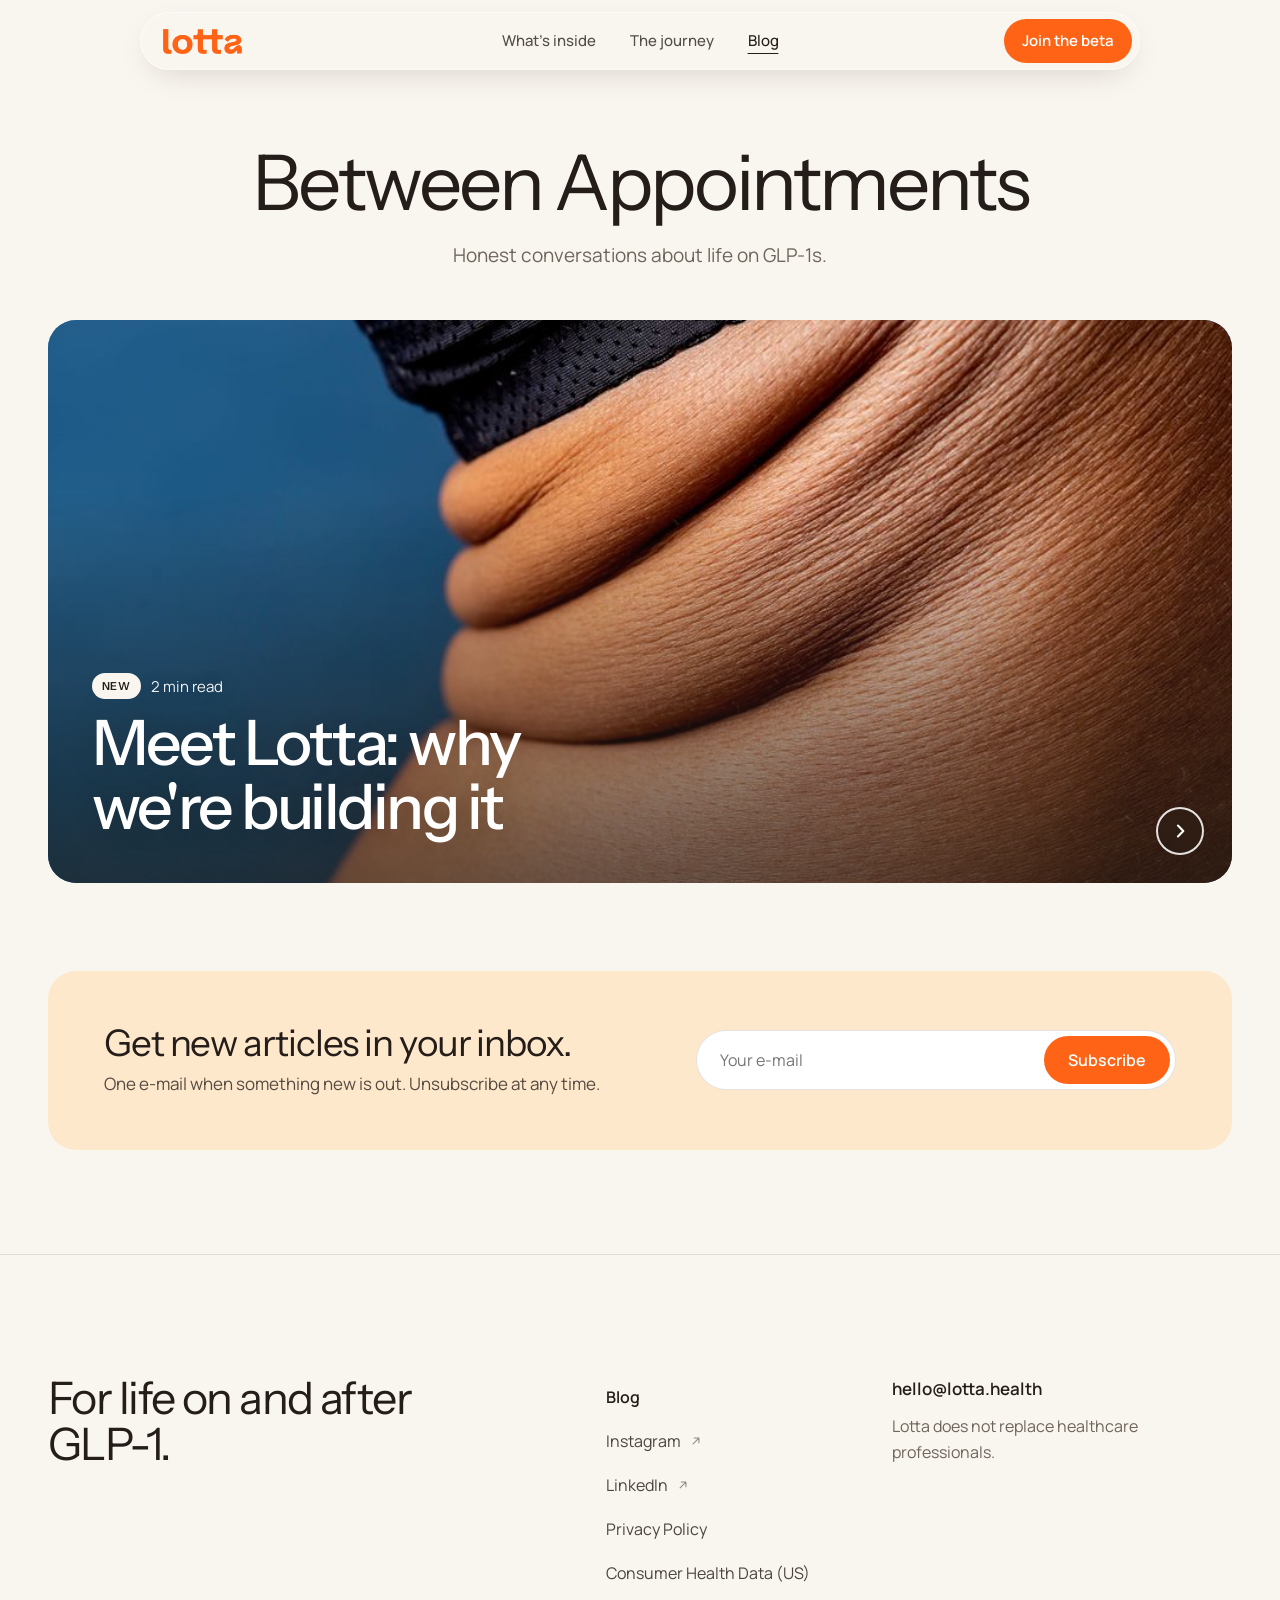
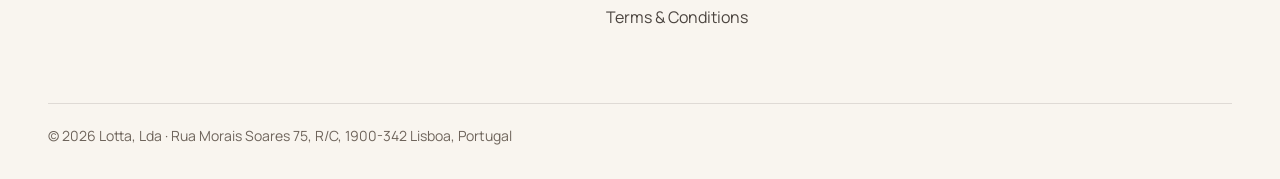
==== commit 77424cc4: "Blog cards: moving underline and arrow; home page follows the latest articles" ====
--- a/blog/index.html
+++ b/blog/index.html
@@ -21,6 +21,8 @@
 <link rel="stylesheet" href="../pages.css">
 <script type="application/ld+json">{"@context":"https://schema.org","@type":"Blog","name":"Between Appointments","description":"Honest conversations about life on GLP-1s, from Lotta.","url":"https://www.lotta.health/blog/","publisher":{"@type":"Organization","name":"Lotta","url":"https://www.lotta.health/"}}</script>
 <script>
+  /* A page opened by a link starts at its top, whatever the browser carried over from the page before; Back, Forward and reload keep their place. */
+  (function () { try { var n = performance.getEntriesByType('navigation')[0]; if (!location.hash && (!n || n.type === 'navigate')) { var top = function () { window.scrollTo({ top: 0, left: 0, behavior: 'instant' }); }; top(); document.addEventListener('DOMContentLoaded', top); window.addEventListener('pageshow', function (e) { if (!e.persisted) top(); }); } } catch (e) {} })();
   /* viewer message: highlight placeholder words (same switch as the home page) */
   window.addEventListener('message', function (e) { if (e.data && e.data.type === 'lotta-ph') document.documentElement.classList.toggle('show-ph', !!e.data.on); });
 </script>
@@ -45,7 +47,7 @@
         <h1 class="bl-title">Between Appointments</h1>
         <p class="bl-sub">Honest conversations about life on <span class="nw">GLP-1s</span>.</p>
       </header>
-      <div class="bl-main" id="bl-main"><div class="bl-mosaic bl-one"><article class="bl-ph bl-cover"><img class="bl-img" src="../assets/blog/meet-lotta-why-were-building-it.jpg" srcset="../assets/blog/meet-lotta-why-were-building-it-1000.jpg 1000w, ../assets/blog/meet-lotta-why-were-building-it.jpg 1600w" sizes="(min-width:1000px) 66vw, 100vw" alt="" fetchpriority="high" decoding="async"><div class="bl-in"><p class="bl-meta"><span class="bl-new">New</span>2 min read</p><h2 class="bl-t"><a class="bl-go" href="meet-lotta-why-were-building-it">Meet Lotta: why we're building it</a></h2></div></article></div></div>
+      <div class="bl-main" id="bl-main"><div class="bl-mosaic bl-one"><article class="bl-ph bl-cover"><img class="bl-img" src="../assets/blog/meet-lotta-why-were-building-it.jpg" srcset="../assets/blog/meet-lotta-why-were-building-it-1000.jpg 1000w, ../assets/blog/meet-lotta-why-were-building-it.jpg 1600w" sizes="(min-width:1000px) 66vw, 100vw" alt="" fetchpriority="high" decoding="async"><div class="bl-in"><p class="bl-meta"><span class="bl-new">New</span>2 min read</p><h2 class="bl-t"><a class="bl-go" href="meet-lotta-why-were-building-it">Meet Lotta: why we're building it</a></h2></div><span class="bl-arrow" aria-hidden="true"><svg viewBox="0 0 24 24"><path d="M9.5 5.5 16 12l-6.5 6.5" fill="none" stroke="currentColor" stroke-width="2.5" stroke-linecap="round" stroke-linejoin="round"/></svg></span></article></div></div>
       <section class="bl-band" aria-labelledby="bl-band-h">
         <div><h2 id="bl-band-h"><span class="ph">Get new articles in your inbox.</span></h2><p><span class="ph">One e-mail when something new is out. Unsubscribe at any time.</span></p></div>
         <div>
--- a/pages.css
+++ b/pages.css
@@ -296,7 +296,30 @@
 .bl-cmeta b{font-weight:600; color:var(--ink)}
 .bl-ct{margin-top:8px; font-family:var(--f-display); font-weight:500; font-size:1.4rem; line-height:1.1; letter-spacing:-.03em; text-wrap:balance}
 .bl-chook{margin-top:8px; font-size:16px; line-height:1.5; color:rgba(36,29,25,.78); text-wrap:pretty}
-@media (hover:hover){ .bl-card:hover .bl-ct, .bl-ph:hover .bl-t{text-decoration:underline; text-decoration-thickness:1.5px; text-underline-offset:4px} }
+/* Pointing at an article card (Margarida, 5 Oct): its title is underlined with the same moving line as the links in the top menu,
+   and on the highlighted articles (the cover and the tiles beside it) a round ">" in white slides forward. */
+.bl-go{padding-bottom:.05em; background:linear-gradient(currentColor, currentColor) 100% 100% / 0 1.5px no-repeat; transition:background-size .55s var(--ease)}
+/* the cover's title is large and its lines sit close together, so its line is drawn a little higher, just under the letters */
+.bl-cover .bl-go{padding-bottom:0; background-position:100% calc(100% - .1em); background-size:0 2px}
+@media (hover:hover){
+  .bl-ph:hover .bl-go, .bl-card:hover .bl-go{background-position:0 100%; background-size:100% 1.5px}
+  .bl-cover:hover .bl-go{background-position:0 calc(100% - .1em); background-size:100% 2px}
+}
+.bl-cover:focus-within .bl-go{background-position:0 calc(100% - .1em); background-size:100% 2px}
+.bl-ph:focus-within .bl-go, .bl-card:focus-within .bl-go{background-position:0 100%; background-size:100% 1.5px}
+@media (prefers-reduced-motion:reduce){ .bl-go{transition:none} }
+.bl-arrow{position:absolute; right:clamp(16px, 2.4vw, 28px); bottom:clamp(16px, 2.4vw, 28px); width:48px; height:48px; border-radius:50%; display:grid; place-items:center; pointer-events:none;
+  color:#fff; background:rgba(36,29,25,.24); -webkit-backdrop-filter:blur(10px); backdrop-filter:blur(10px); box-shadow:inset 0 0 0 2px rgba(255,255,255,.88);   /* a faint dark tint, so the white ring and ">" also read on a pale picture */
+  transition:transform .55s var(--ease), background-color .45s var(--ease)}
+.bl-arrow svg{width:20px; height:20px}
+.bl-tile .bl-arrow{right:16px; bottom:16px; width:38px; height:38px}
+.bl-tile .bl-arrow svg{width:17px; height:17px}
+/* the words keep clear of it */
+.bl-cover .bl-in > :last-child{margin-right:64px}
+.bl-tile .bl-in{padding-right:66px}
+@media (hover:hover){ .bl-ph:hover .bl-arrow{transform:translateX(7px); background:rgba(36,29,25,.4)} }
+.bl-ph:focus-within .bl-arrow{transform:translateX(7px)}
+@media (prefers-reduced-motion:reduce){ .bl-arrow{transition:none} }
 @media (min-width:700px){ .bl-grid{grid-template-columns:repeat(2, minmax(0,1fr))} }
 @media (min-width:1000px){
   .bl-mosaic{grid-template-columns:minmax(0,2.05fr) minmax(0,1fr); min-height:600px}
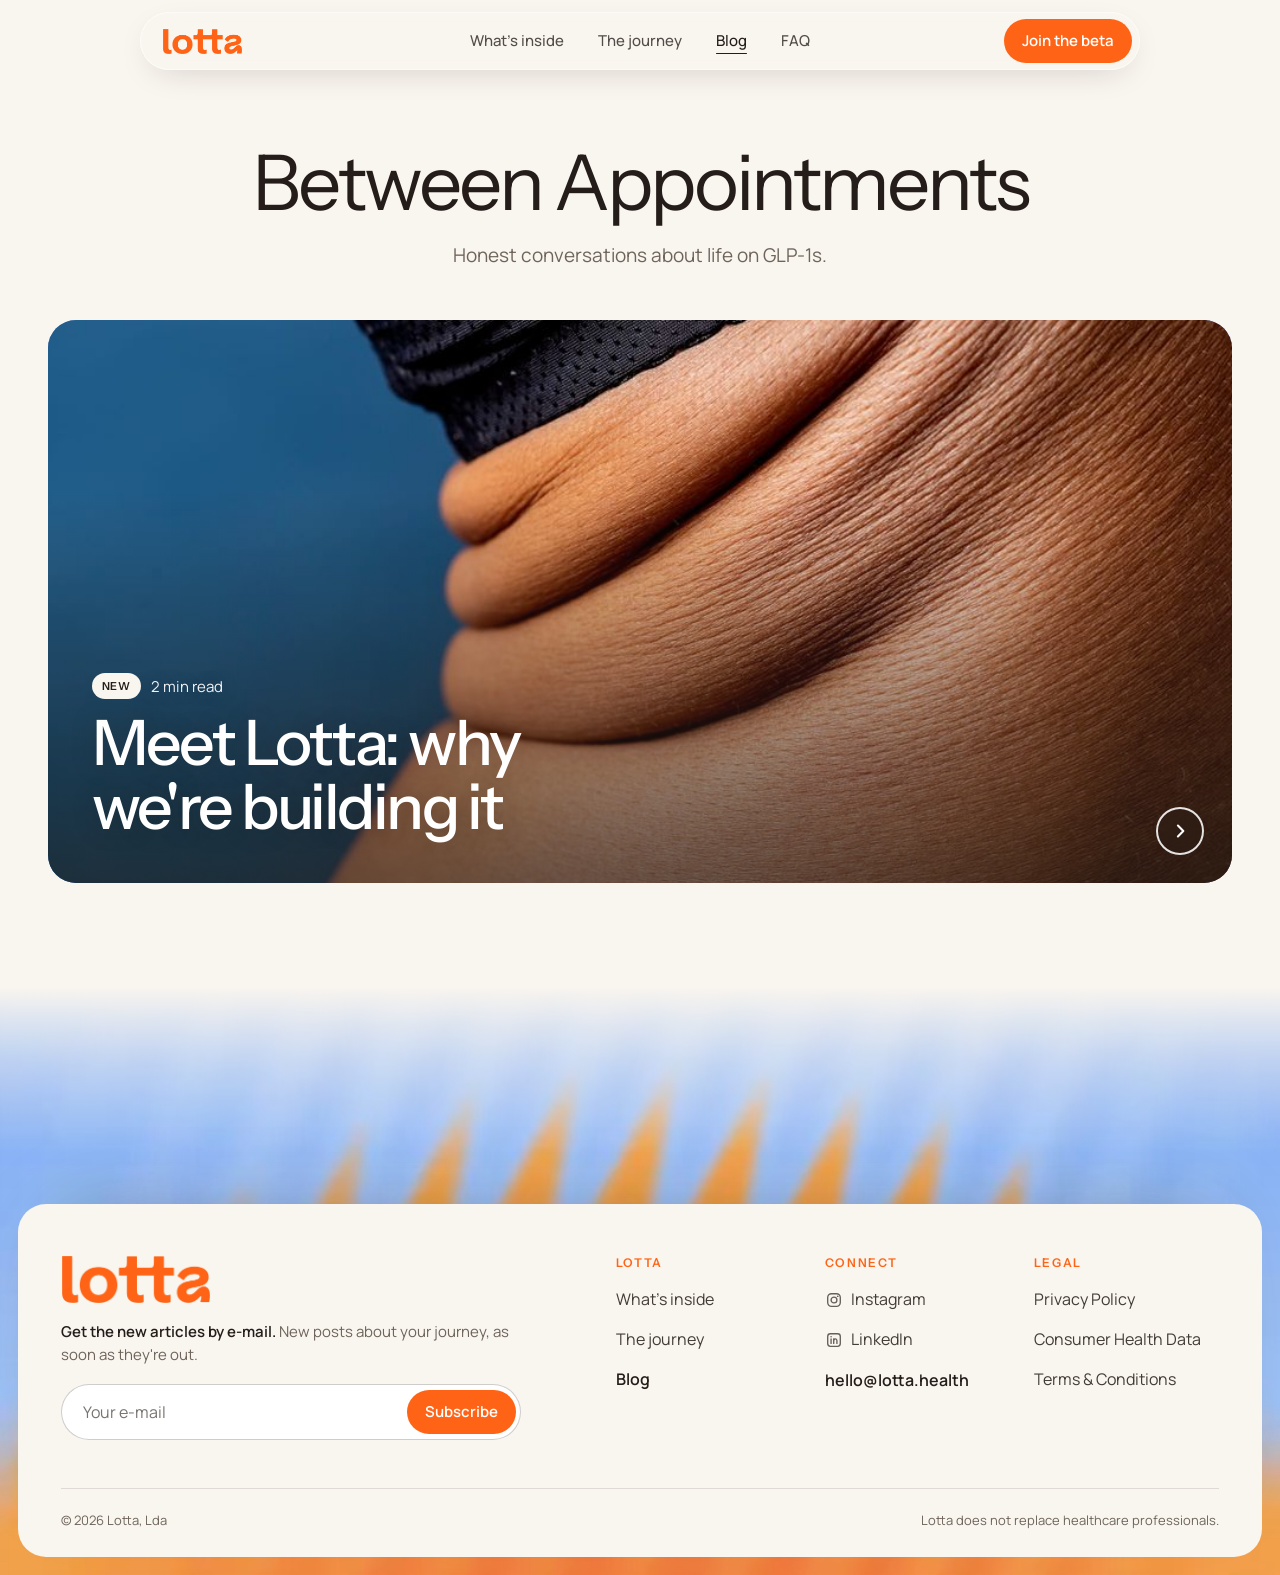
==== commit 9a057aeb: "FAQ back, new footer, copy edits, sturdier refresh job" ====
--- a/blog/index.html
+++ b/blog/index.html
@@ -35,6 +35,7 @@
       <a href="/#inside">What's inside</a>
       <a href="/#journey">The journey</a>
       <a href="../blog/" aria-current="page">Blog</a>
+      <a href="/#faq">FAQ</a>
     </nav>
     <a class="btn btn-primary btn-sm" href="/#join-beta">Join the beta</a>
   </div>
@@ -48,59 +49,75 @@
         <p class="bl-sub">Honest conversations about life on <span class="nw">GLP-1s</span>.</p>
       </header>
       <div class="bl-main" id="bl-main"><div class="bl-mosaic bl-one"><article class="bl-ph bl-cover"><img class="bl-img" src="../assets/blog/meet-lotta-why-were-building-it.jpg" srcset="../assets/blog/meet-lotta-why-were-building-it-1000.jpg 1000w, ../assets/blog/meet-lotta-why-were-building-it.jpg 1600w" sizes="(min-width:1000px) 66vw, 100vw" alt="" fetchpriority="high" decoding="async"><div class="bl-in"><p class="bl-meta"><span class="bl-new">New</span>2 min read</p><h2 class="bl-t"><a class="bl-go" href="meet-lotta-why-were-building-it">Meet Lotta: why we're building it</a></h2></div><span class="bl-arrow" aria-hidden="true"><svg viewBox="0 0 24 24"><path d="M9.5 5.5 16 12l-6.5 6.5" fill="none" stroke="currentColor" stroke-width="2.5" stroke-linecap="round" stroke-linejoin="round"/></svg></span></article></div></div>
-      <section class="bl-band" aria-labelledby="bl-band-h">
-        <div><h2 id="bl-band-h"><span class="ph">Get new articles in your inbox.</span></h2><p><span class="ph">One e-mail when something new is out. Unsubscribe at any time.</span></p></div>
-        <div>
-        <form class="nl-form" id="nl-form" novalidate>
-          <input id="nl-email" type="email" name="email" autocomplete="email" inputmode="email" placeholder="Your e-mail" aria-label="Your e-mail" required>
-          <button class="btn btn-primary" type="submit">Subscribe</button>
-        </form>
-        <p class="nl-err" id="nl-err" hidden>Please enter a valid e-mail address.</p>
-        <p class="nl-thanks" id="nl-thanks" tabindex="-1" hidden>Thank you. We've sent you a welcome e-mail.</p>
-        </div>
-      </section>
     </div>
   </div>
 </main>
 
 <footer class="foot">
-  <div class="wrap">
+  <div class="foot-card">
     <div class="foot-top">
-      <p class="foot-tag">For life on and after <span class="nw">GLP-1</span>.</p>
-      <ul class="foot-links">
-        <li><a href="../blog/" aria-current="page">Blog</a></li>
-        <li><a href="https://www.instagram.com/joinlotta/" target="_blank" rel="noopener">Instagram<svg viewBox="0 0 24 24" aria-hidden="true"><path d="M7 17 17 7M9 7h8v8" fill="none" stroke="currentColor" stroke-width="1.8" stroke-linecap="round" stroke-linejoin="round"/></svg></a></li>
-        <li><a href="https://www.linkedin.com/company/lotta-health" target="_blank" rel="noopener">LinkedIn<svg viewBox="0 0 24 24" aria-hidden="true"><path d="M7 17 17 7M9 7h8v8" fill="none" stroke="currentColor" stroke-width="1.8" stroke-linecap="round" stroke-linejoin="round"/></svg></a></li>
-        <li><a href="../legal.html#privacy">Privacy Policy</a></li>
-        <li><a href="../legal.html#consumer-health-data">Consumer Health Data (US)</a></li>
-        <li><a href="../legal.html#terms">Terms &amp; Conditions</a></li>
-      </ul>
-      <div class="foot-contact">
-        <p class="foot-mail">hello@lotta.health</p>
-        <p class="foot-note">Lotta does not replace healthcare professionals.</p>
+      <div class="foot-brand">
+        <a class="foot-logo" href="/" aria-label="Lotta, home"><span class="logo" role="img" aria-hidden="true"></span></a>
+        <p class="foot-say"><label for="fn-email"><b>Get the new articles by e-mail.</b></label> New posts about your journey, as soon as they're out.</p>
+        <form class="foot-nl" id="fn-form" novalidate>
+          <input id="fn-email" name="email" type="email" autocomplete="email" inputmode="email" placeholder="Your e-mail" required aria-describedby="fn-err">
+          <button class="btn btn-primary btn-sm" type="submit">Subscribe</button>
+        </form>
+        <p class="foot-err" id="fn-err" hidden>Please enter a valid e-mail address.</p>
+        <p class="foot-thanks" id="fn-thanks" tabindex="-1" hidden><span class="ok" aria-hidden="true"><svg viewBox="0 0 24 24"><path d="m5 12.6 4.4 4.4L19 7.4" fill="none" stroke="currentColor" stroke-width="2.2" stroke-linecap="round" stroke-linejoin="round"/></svg></span>Thank you. We've sent you a welcome e-mail.</p>
+      </div>
+      <div class="foot-cols">
+        <div class="foot-col">
+          <h2 class="foot-lab">Lotta</h2>
+          <ul class="foot-links">
+            <li><a href="/#inside"><span>What's inside</span></a></li>
+            <li><a href="/#journey"><span>The journey</span></a></li>
+            <li><a href="../blog/" aria-current="page"><span>Blog</span></a></li>
+          </ul>
+        </div>
+        <div class="foot-col">
+          <h2 class="foot-lab">Connect</h2>
+          <ul class="foot-links">
+            <li><a href="https://www.instagram.com/joinlotta/" target="_blank" rel="noopener"><svg viewBox="0 0 24 24" aria-hidden="true"><rect x="3.6" y="3.6" width="16.8" height="16.8" rx="5" fill="none" stroke="currentColor" stroke-width="1.8"/><circle cx="12" cy="12" r="3.9" fill="none" stroke="currentColor" stroke-width="1.8"/><circle cx="17" cy="7" r="1.15" fill="currentColor"/></svg><span>Instagram</span></a></li>
+            <li><a href="https://www.linkedin.com/company/lotta-health" target="_blank" rel="noopener"><svg viewBox="0 0 24 24" aria-hidden="true"><rect x="3.6" y="3.6" width="16.8" height="16.8" rx="3.6" fill="none" stroke="currentColor" stroke-width="1.8"/><path d="M8.1 10.6v5.9M11.6 16.5v-5.9M11.6 13.4c0-1.7.9-2.9 2.3-2.9 1.3 0 2 .95 2 2.6v3.4" fill="none" stroke="currentColor" stroke-width="1.8" stroke-linecap="round" stroke-linejoin="round"/><circle cx="8.1" cy="7.7" r="1.05" fill="currentColor"/></svg><span>LinkedIn</span></a></li>
+            <li><p class="foot-mail">hello@lotta.health</p></li>
+          </ul>
+        </div>
+        <div class="foot-col">
+          <h2 class="foot-lab">Legal</h2>
+          <ul class="foot-links">
+            <li><a href="../legal.html#privacy"><span>Privacy Policy</span></a></li>
+            <li><a href="../legal.html#consumer-health-data"><span>Consumer Health Data</span></a></li>
+            <li><a href="../legal.html#terms"><span>Terms &amp; Conditions</span></a></li>
+          </ul>
+        </div>
       </div>
     </div>
-    <p class="foot-legal">© 2026 Lotta, Lda · Rua Morais Soares 75, R/C, <span class="nw">1900-342</span> Lisboa, Portugal</p>
+    <div class="foot-base"><p>© 2026 Lotta, Lda</p><p>Lotta does not replace healthcare professionals.</p></div>
   </div>
+  <script>
+    /* The footer's newsletter box: check the address, hand it to site.js, then say thank you. */
+    (function () {
+      var f = document.getElementById('fn-form'); if (!f) return;
+      var i = document.getElementById('fn-email'), err = document.getElementById('fn-err'), th = document.getElementById('fn-thanks');
+      var OK = /^[^\s@]+@[^\s@]+\.[^\s@]{2,}$/;
+      function bad(on) { err.hidden = !on; f.classList.toggle('is-bad', on); if (on) i.setAttribute('aria-invalid', 'true'); else i.removeAttribute('aria-invalid'); }
+      f.addEventListener('submit', function (e) {
+        e.preventDefault();
+        var v = i.value.trim();
+        if (!OK.test(v)) { bad(true); i.focus(); return; }
+        bad(false);
+        if (window.lottaSend) window.lottaSend('newsletter', { email: v });
+        f.hidden = true; th.hidden = false; th.focus({ preventScroll: true });
+      });
+      i.addEventListener('input', function () { if (!err.hidden && OK.test(i.value.trim())) bad(false); });
+    })();
+  </script>
 </footer>
 
 <script src="../site.js" defer></script>
 <script type="application/json" id="bl-data">[{"slug":"meet-lotta-why-were-building-it","title":"Meet Lotta: why we're building it","excerpt":"","tag":"","tags":[],"date":"Oct 5, 2026","read":"2 min read","isNew":true,"img":"../assets/blog/meet-lotta-why-were-building-it.jpg","srcset":"../assets/blog/meet-lotta-why-were-building-it-1000.jpg 1000w, ../assets/blog/meet-lotta-why-were-building-it.jpg 1600w","pos":"","href":"meet-lotta-why-were-building-it"}]</script>
 <script src="../blog.js" defer></script>
-<script>
-(function () {
-  var f = document.getElementById('nl-form'), i = document.getElementById('nl-email'), err = document.getElementById('nl-err'), th = document.getElementById('nl-thanks');
-  if (!f) return;
-  var OK = /^[^\s@]+@[^\s@]+\.[^\s@]{2,}$/;
-  f.addEventListener('submit', function (e) {
-    e.preventDefault();
-    var v = i.value.trim();
-    if (!OK.test(v)) { err.hidden = false; i.setAttribute('aria-invalid', 'true'); i.focus(); return; }
-    err.hidden = true; i.removeAttribute('aria-invalid');
-    if (window.lottaSend) window.lottaSend('newsletter', { email: v });
-    f.hidden = true; th.hidden = false; th.focus({ preventScroll: true });
-  });
-})();
-</script>
+
 </body>
 </html>
--- a/pages.css
+++ b/pages.css
@@ -96,22 +96,46 @@
 [hidden]{display:none!important}
 @media (min-width:900px){ .jr-empty{padding:72px 48px} }
 
-/* Footer */
-.foot{position:relative; padding:96px 0 28px; overflow:hidden; border-top:1px solid var(--line)}
-.foot-top{display:grid; gap:36px}
-.foot-tag{max-width:13ch; font-family:var(--f-display); font-size:clamp(1.8rem, 1.2rem + 2vw, 3.1rem); line-height:1.04; letter-spacing:-.035em}
-.foot-links{padding:0; list-style:none; display:grid}
-.foot-links a{display:inline-flex; align-items:center; gap:8px; min-height:44px; font-size:16px; color:rgba(36,29,25,.82); text-decoration:none; border-radius:6px}
+/* Footer: the same card as on the home page (option-b.html), chosen on 5 Oct 2026 ("2, the rising card").
+   On the home page it rises over the sunrise that closes the page; here it brings a band of that sunrise with it. */
+.foot{position:relative; isolation:isolate; padding:clamp(150px, 17vw, 240px) clamp(10px, 1.4vw, 20px) clamp(10px, 1.4vw, 20px); background:url(assets/sunrise-poster.jpg) 50% 42%/cover no-repeat}
+.foot::before{content:""; position:absolute; inset:0 0 auto; height:clamp(120px, 13vw, 190px); z-index:-1; background:linear-gradient(180deg, var(--bg) 0, rgba(249,245,239,.5) 45%, rgba(249,245,239,0))}
+.foot-card{padding:clamp(28px, 4vw, 60px) clamp(22px, 3.4vw, 52px) 0; border-radius:28px; background:var(--ww); box-shadow:0 -30px 80px -50px rgba(36,29,25,.4)}
+.foot-top{display:grid; gap:44px}
+.foot-brand{display:grid; gap:18px; align-content:start; max-width:460px; min-width:0}
+.foot-brand > *{min-width:0}
+.foot-logo{display:block; width:150px; color:var(--orange); border-radius:8px}
+.foot-say{font-size:15px; line-height:1.5; color:var(--muted)}
+.foot-say b{color:var(--ink); font-weight:600}
+.foot-nl{display:flex; align-items:center; min-height:56px; padding:5px 5px 5px 22px; border-radius:999px; background:#fff; box-shadow:inset 0 0 0 1px rgba(36,29,25,.22); transition:box-shadow .25s}
+.foot-nl:focus-within{box-shadow:inset 0 0 0 2px var(--blue-ink)}
+.foot-nl.is-bad{box-shadow:inset 0 0 0 2px #B5470F}
+.foot-nl input{flex:1; min-width:0; height:46px; padding:0; border:0; border-radius:0; background:transparent; font-size:16px; color:var(--ink); outline:0; -webkit-appearance:none; appearance:none}
+.foot-nl input::placeholder{color:rgba(36,29,25,.62)}
+.foot-nl .btn{flex:none; background:var(--orange); color:#fff}
+.foot-nl .btn:hover{background:#EE5710}
+.foot-err{display:flex; align-items:center; gap:8px; margin-top:-6px; font-size:14px; color:#B5470F}
+.foot-err::before{content:""; flex:none; width:6px; height:6px; border-radius:50%; background:currentColor}
+.foot-thanks{display:flex; align-items:center; gap:12px; min-height:56px; font-size:16px; font-weight:600}
+.foot-thanks .ok{flex:none; width:36px; height:36px; border-radius:50%; background:var(--blue); color:var(--dark); display:grid; place-items:center}
+.foot-thanks .ok svg{width:18px; height:18px}
+.foot-cols{display:grid; grid-template-columns:repeat(2, minmax(0,1fr)); gap:32px 24px}
+.foot-col{display:grid; gap:10px; align-content:start; min-width:0}
+.foot-col:last-child{grid-column:1 / -1}
+.foot-lab{font-family:var(--f-display); font-size:12px; font-weight:600; letter-spacing:.14em; text-transform:uppercase; line-height:1.2; color:var(--orange)}
+.foot-links{padding:0; list-style:none; display:grid; gap:0; align-content:start}
+.foot-links a{display:inline-flex; align-items:center; gap:8px; min-height:40px; font-size:16px; color:rgba(36,29,25,.86); text-decoration:none; transition:color .3s; border-radius:6px}
 .foot-links a:hover{color:var(--ink)}
 .foot-links a[aria-current="page"]{color:var(--ink); font-weight:600}
-.foot-links svg{width:14px; height:14px; opacity:.6}
-.foot-contact{display:grid; gap:10px; align-content:start}
-.foot-mail{font-size:17px; font-weight:600}
-.foot-note{font-size:16px; color:var(--muted)}
-.foot-legal{margin-top:64px; padding-top:20px; border-top:1px solid var(--line); font-size:14px; color:var(--muted)}
-@media (min-width:900px){
-  .foot{padding:120px 0 32px}
-  .foot-top{grid-template-columns:minmax(0,1.5fr) minmax(0,.7fr) minmax(0,1fr); gap:48px}
+.foot-links a span{padding-bottom:1px; background:linear-gradient(currentColor, currentColor) 100% 100%/0 1.5px no-repeat; transition:background-size .55s var(--ease)}
+@media (hover:hover){ .foot-links a:hover span{background-position:0 100%; background-size:100% 1.5px} }
+.foot-links svg{flex:none; width:18px; height:18px; opacity:.8}
+.foot-mail{display:flex; align-items:center; min-height:40px; font-size:16px; font-weight:600; -webkit-user-select:all; user-select:all}
+.foot-base{margin-top:48px; padding:22px 0 26px; border-top:1px solid var(--line); display:flex; flex-wrap:wrap; justify-content:space-between; gap:8px 32px; font-size:13px; line-height:1.5; color:var(--muted)}
+@media (min-width:1000px){
+  .foot-top{grid-template-columns:minmax(0,1fr) minmax(0,1.25fr); gap:72px}
+  .foot-cols{grid-template-columns:repeat(3, minmax(0,1fr))}
+  .foot-col:last-child{grid-column:auto}
 }
 
 /* Legal pages built from the Notion texts (make-pages.py, legal/*.md) */
@@ -328,14 +352,6 @@
   .bl-grid{grid-template-columns:repeat(3, minmax(0,1fr)); gap:48px 28px}
 }
 /* the newsletter band under the articles */
-.bl-band{margin-top:88px; padding:40px 28px; border-radius:28px; background:var(--almond); display:grid; gap:20px; align-items:center}
-.bl-band > *{min-width:0}
-.bl-band h2{font-family:var(--f-display); font-weight:400; font-size:clamp(1.6rem, 1.2rem + 1.4vw, 2.3rem); line-height:1.06; letter-spacing:-.03em; text-wrap:balance}
-.bl-band p{margin-top:8px; color:rgba(36,29,25,.78)}
-.bl-band .nl-form{margin:0; max-width:480px; background:#fff; box-shadow:inset 0 0 0 1px var(--line); -webkit-backdrop-filter:none; backdrop-filter:none}
-.bl-band .nl-err{margin-top:10px}
-.bl-band .nl-thanks{margin-top:0}
-@media (min-width:860px){ .bl-band{grid-template-columns:minmax(0,1fr) minmax(0,480px); padding:52px 56px; gap:48px} }
 
 /* ---- One article ---- */
 .art{padding:calc(var(--nav) + 28px) 0 104px}
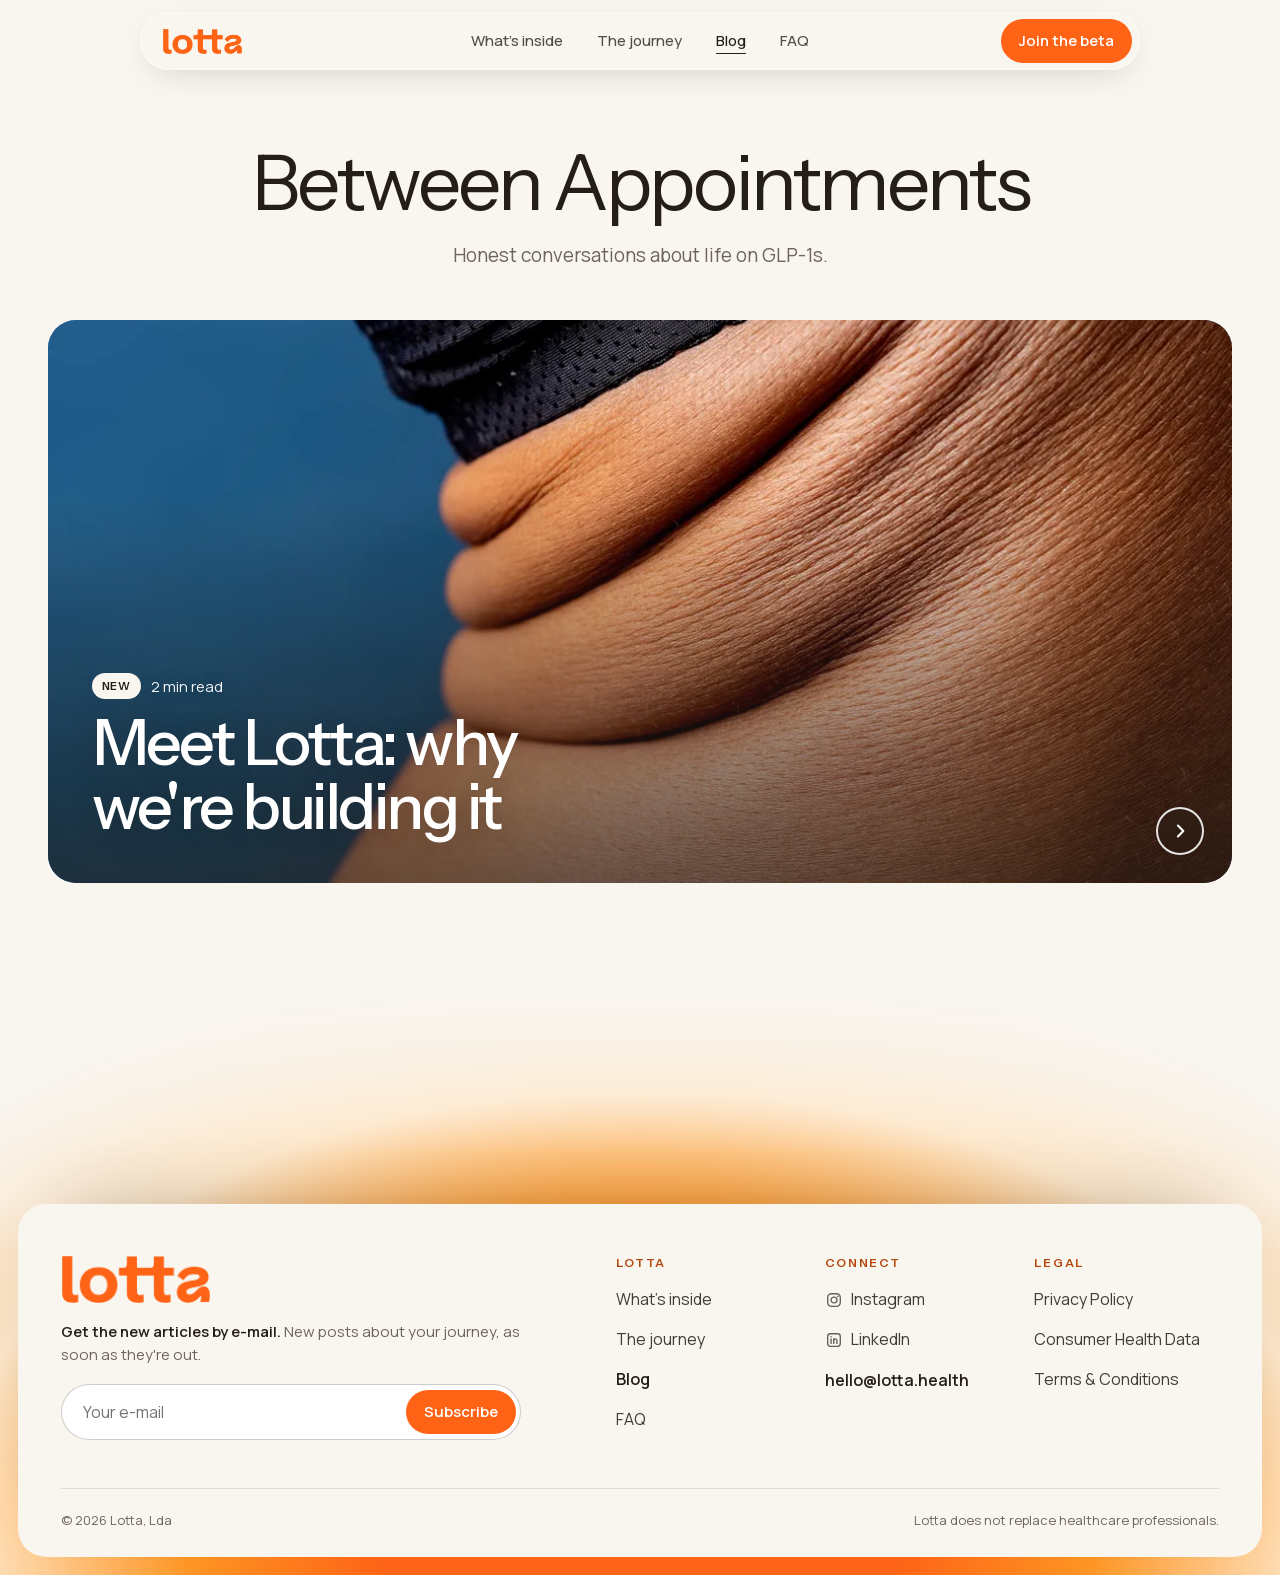
==== commit 912803ec: "Audit fixes: sign-up form, opening, first screen, phone menu, lighter pages" ====
--- a/blog/index.html
+++ b/blog/index.html
@@ -6,6 +6,7 @@
 <title>Blog · Between Appointments · Lotta</title>
 <meta name="description" content="Honest conversations about life on GLP-1s, from Lotta.">
 <link rel="canonical" href="https://www.lotta.health/blog/">
+<meta name="robots" content="max-image-preview:large">
 <meta property="og:site_name" content="Lotta">
 <meta property="og:type" content="website">
 <meta property="og:title" content="Blog · Between Appointments">
@@ -13,13 +14,16 @@
 <meta property="og:url" content="https://www.lotta.health/blog/">
 <meta property="og:image" content="https://www.lotta.health/assets/blog/meet-lotta-why-were-building-it.jpg">
 <meta name="twitter:card" content="summary_large_image">
-<link rel="icon" href="data:image/svg+xml,<svg xmlns='http://www.w3.org/2000/svg' viewBox='0 0 32 32'>
+<link rel="icon" href="../favicon.ico" sizes="48x48">
+<link rel="icon" href="../favicon-96.png" type="image/png" sizes="96x96">
+<link rel="icon" href="../favicon.svg" type="image/svg+xml">
+<link rel="apple-touch-icon" href="../apple-touch-icon.png">
+<link rel="alternate" type="application/rss+xml" title="Between Appointments, the Lotta blog" href="rss.xml">
 <meta name="theme-color" content="#F9F5EF">
-<link rel="preconnect" href="https://fonts.googleapis.com">
-<link rel="preconnect" href="https://fonts.gstatic.com" crossorigin>
-<link rel="stylesheet" href="https://fonts.googleapis.com/css2?family=Instrument+Sans:wght@400;500;600&family=Manrope:wght@400;500;600;700&display=swap">
+<link rel="preload" href="../assets/fonts/instrument-sans-latin.woff2" as="font" type="font/woff2" crossorigin>
+<link rel="preload" href="../assets/fonts/manrope-latin.woff2" as="font" type="font/woff2" crossorigin>
 <link rel="stylesheet" href="../pages.css">
-<script type="application/ld+json">{"@context":"https://schema.org","@type":"Blog","name":"Between Appointments","description":"Honest conversations about life on GLP-1s, from Lotta.","url":"https://www.lotta.health/blog/","publisher":{"@type":"Organization","name":"Lotta","url":"https://www.lotta.health/"}}</script>
+<script type="application/ld+json">{"@context":"https://schema.org","@type":"Blog","@id":"https://www.lotta.health/blog/#blog","name":"Between Appointments","description":"Honest conversations about life on GLP-1s, from Lotta.","url":"https://www.lotta.health/blog/","inLanguage":"en","publisher":{"@type":"Organization","@id":"https://www.lotta.health/#organization","name":"Lotta","url":"https://www.lotta.health/","logo":{"@type":"ImageObject","url":"https://www.lotta.health/assets/lotta-logo.png","width":2400,"height":761}},"isPartOf":{"@id":"https://www.lotta.health/#website"},"blogPost":[{"@type":"BlogPosting","headline":"Meet Lotta: why we're building it","url":"https://www.lotta.health/blog/meet-lotta-why-were-building-it/","datePublished":"2026-10-05T18:35:35.000+01:00","dateModified":"2026-10-05T20:02:29.000+01:00"}]}</script>
 <script>
   /* A page opened by a link starts at its top, whatever the browser carried over from the page before; Back, Forward and reload keep their place. */
   (function () { try { var n = performance.getEntriesByType('navigation')[0]; if (!location.hash && (!n || n.type === 'navigate')) { var top = function () { window.scrollTo({ top: 0, left: 0, behavior: 'instant' }); }; top(); document.addEventListener('DOMContentLoaded', top); window.addEventListener('pageshow', function (e) { if (!e.persisted) top(); }); } } catch (e) {} })();
@@ -28,6 +32,7 @@
 </script>
 </head>
 <body>
+<a class="skip" href="#main">Skip to content</a>
 <header class="nav">
   <div class="nav-in">
     <a class="nav-logo" href="/"><span class="logo" role="img" aria-label="Lotta, home"></span></a>
@@ -37,9 +42,50 @@
       <a href="../blog/" aria-current="page">Blog</a>
       <a href="/#faq">FAQ</a>
     </nav>
-    <a class="btn btn-primary btn-sm" href="/#join-beta">Join the beta</a>
+    <div class="nav-cta">
+      <a class="btn btn-primary btn-sm" href="/#join-beta">Join the beta</a>
+      <button class="nav-menu" type="button" aria-expanded="false" aria-controls="sheet" aria-label="Menu"><i></i><i></i></button>
+    </div>
   </div>
 </header>
+<!-- sheet -->
+<div class="sheet" id="sheet" role="dialog" aria-modal="true" aria-label="Menu" hidden>
+  <div class="sheet-top">
+    <a class="nav-logo" href="/"><span class="logo" role="img" aria-label="Lotta, home"></span></a>
+    <button class="sheet-close" type="button" aria-label="Close menu"></button>
+  </div>
+  <nav class="sheet-links" aria-label="Main">
+    <a href="/#inside">What's inside<svg viewBox="0 0 24 24" aria-hidden="true"><path d="M4.5 12h15M13.5 6l6 6-6 6" fill="none" stroke="currentColor" stroke-width="2" stroke-linecap="round" stroke-linejoin="round"/></svg></a>
+    <a href="/#journey">The journey<svg viewBox="0 0 24 24" aria-hidden="true"><path d="M4.5 12h15M13.5 6l6 6-6 6" fill="none" stroke="currentColor" stroke-width="2" stroke-linecap="round" stroke-linejoin="round"/></svg></a>
+    <a href="../blog/" aria-current="page">Blog<svg viewBox="0 0 24 24" aria-hidden="true"><path d="M4.5 12h15M13.5 6l6 6-6 6" fill="none" stroke="currentColor" stroke-width="2" stroke-linecap="round" stroke-linejoin="round"/></svg></a>
+    <a href="/#faq">FAQ<svg viewBox="0 0 24 24" aria-hidden="true"><path d="M4.5 12h15M13.5 6l6 6-6 6" fill="none" stroke="currentColor" stroke-width="2" stroke-linecap="round" stroke-linejoin="round"/></svg></a>
+  </nav>
+  <a class="btn btn-primary" href="/#join-beta">Join the beta</a>
+</div>
+<script>
+  /* The phone menu: opens over the page, keeps the keyboard inside it, closes with its button, with Escape, or when a link is chosen. */
+  (function () {
+    var d = document, sheet = d.getElementById('sheet'), btn = d.querySelector('.nav-menu'); if (!sheet || !btn) return;
+    var close = sheet.querySelector('.sheet-close');
+    function behind() { return [].slice.call(d.querySelectorAll('header.nav, main, footer.foot')); }
+    function open() { sheet.hidden = false; btn.setAttribute('aria-expanded', 'true'); behind().forEach(function (e) { e.setAttribute('inert', ''); }); d.documentElement.style.overflow = 'hidden'; close.focus(); }
+    function shut(back) { if (sheet.hidden) return; sheet.hidden = true; btn.setAttribute('aria-expanded', 'false'); behind().forEach(function (e) { e.removeAttribute('inert'); }); d.documentElement.style.overflow = ''; if (back) btn.focus(); }
+    btn.addEventListener('click', open);
+    close.addEventListener('click', function () { shut(true); });
+    sheet.addEventListener('click', function (e) { if (e.target.closest && e.target.closest('a')) shut(false); });
+    d.addEventListener('keydown', function (e) {
+      if (sheet.hidden) return;
+      if (e.key === 'Escape') { shut(true); return; }
+      if (e.key === 'Tab') {
+        var f = [].slice.call(sheet.querySelectorAll('a, button')), first = f[0], last = f[f.length - 1];
+        if (e.shiftKey && d.activeElement === first) { e.preventDefault(); last.focus(); }
+        else if (!e.shiftKey && d.activeElement === last) { e.preventDefault(); first.focus(); }
+      }
+    });
+    window.addEventListener('resize', function () { if (window.innerWidth >= 900) shut(false); });
+  })();
+</script>
+<!-- /sheet -->
 
 <main id="main">
   <div class="page blog">
@@ -48,7 +94,7 @@
         <h1 class="bl-title">Between Appointments</h1>
         <p class="bl-sub">Honest conversations about life on <span class="nw">GLP-1s</span>.</p>
       </header>
-      <div class="bl-main" id="bl-main"><div class="bl-mosaic bl-one"><article class="bl-ph bl-cover"><img class="bl-img" src="../assets/blog/meet-lotta-why-were-building-it.jpg" srcset="../assets/blog/meet-lotta-why-were-building-it-1000.jpg 1000w, ../assets/blog/meet-lotta-why-were-building-it.jpg 1600w" sizes="(min-width:1000px) 66vw, 100vw" alt="" fetchpriority="high" decoding="async"><div class="bl-in"><p class="bl-meta"><span class="bl-new">New</span>2 min read</p><h2 class="bl-t"><a class="bl-go" href="meet-lotta-why-were-building-it">Meet Lotta: why we're building it</a></h2></div><span class="bl-arrow" aria-hidden="true"><svg viewBox="0 0 24 24"><path d="M9.5 5.5 16 12l-6.5 6.5" fill="none" stroke="currentColor" stroke-width="2.5" stroke-linecap="round" stroke-linejoin="round"/></svg></span></article></div></div>
+      <div class="bl-main" id="bl-main"><div class="bl-mosaic bl-one"><article class="bl-ph bl-cover"><img class="bl-img" src="../assets/blog/meet-lotta-why-were-building-it.jpg" srcset="../assets/blog/meet-lotta-why-were-building-it-800.webp 800w, ../assets/blog/meet-lotta-why-were-building-it-1200.webp 1200w, ../assets/blog/meet-lotta-why-were-building-it-1600.webp 1600w" sizes="(min-width:1000px) 66vw, 100vw" alt="" fetchpriority="high" decoding="async"><div class="bl-in"><p class="bl-meta"><span class="bl-new">New</span>2 min read</p><h2 class="bl-t"><a class="bl-go" href="meet-lotta-why-were-building-it/">Meet Lotta: why we're building it</a></h2></div><span class="bl-arrow" aria-hidden="true"><svg viewBox="0 0 24 24"><path d="M9.5 5.5 16 12l-6.5 6.5" fill="none" stroke="currentColor" stroke-width="2.5" stroke-linecap="round" stroke-linejoin="round"/></svg></span></article></div></div>
     </div>
   </div>
 </main>
@@ -59,11 +105,12 @@
       <div class="foot-brand">
         <a class="foot-logo" href="/" aria-label="Lotta, home"><span class="logo" role="img" aria-hidden="true"></span></a>
         <p class="foot-say"><label for="fn-email"><b>Get the new articles by e-mail.</b></label> New posts about your journey, as soon as they're out.</p>
-        <form class="foot-nl" id="fn-form" novalidate>
+        <form class="foot-nl" id="fn-form" novalidate onsubmit="return false">
           <input id="fn-email" name="email" type="email" autocomplete="email" inputmode="email" placeholder="Your e-mail" required aria-describedby="fn-err">
           <button class="btn btn-primary btn-sm" type="submit">Subscribe</button>
         </form>
-        <p class="foot-err" id="fn-err" hidden>Please enter a valid e-mail address.</p>
+        <p class="foot-err" id="fn-err" role="alert" hidden>Please enter a valid e-mail address.</p>
+        <p class="foot-err" id="fn-fail" role="alert" hidden><span class="ph">That didn't go through. Please try again, or write to hello@lotta.health.</span></p>
         <p class="foot-thanks" id="fn-thanks" tabindex="-1" hidden><span class="ok" aria-hidden="true"><svg viewBox="0 0 24 24"><path d="m5 12.6 4.4 4.4L19 7.4" fill="none" stroke="currentColor" stroke-width="2.2" stroke-linecap="round" stroke-linejoin="round"/></svg></span>Thank you. We've sent you a welcome e-mail.</p>
       </div>
       <div class="foot-cols">
@@ -73,6 +120,7 @@
             <li><a href="/#inside"><span>What's inside</span></a></li>
             <li><a href="/#journey"><span>The journey</span></a></li>
             <li><a href="../blog/" aria-current="page"><span>Blog</span></a></li>
+            <li><a href="/#faq"><span>FAQ</span></a></li>
           </ul>
         </div>
         <div class="foot-col">
@@ -80,7 +128,7 @@
           <ul class="foot-links">
             <li><a href="https://www.instagram.com/joinlotta/" target="_blank" rel="noopener"><svg viewBox="0 0 24 24" aria-hidden="true"><rect x="3.6" y="3.6" width="16.8" height="16.8" rx="5" fill="none" stroke="currentColor" stroke-width="1.8"/><circle cx="12" cy="12" r="3.9" fill="none" stroke="currentColor" stroke-width="1.8"/><circle cx="17" cy="7" r="1.15" fill="currentColor"/></svg><span>Instagram</span></a></li>
             <li><a href="https://www.linkedin.com/company/lotta-health" target="_blank" rel="noopener"><svg viewBox="0 0 24 24" aria-hidden="true"><rect x="3.6" y="3.6" width="16.8" height="16.8" rx="3.6" fill="none" stroke="currentColor" stroke-width="1.8"/><path d="M8.1 10.6v5.9M11.6 16.5v-5.9M11.6 13.4c0-1.7.9-2.9 2.3-2.9 1.3 0 2 .95 2 2.6v3.4" fill="none" stroke="currentColor" stroke-width="1.8" stroke-linecap="round" stroke-linejoin="round"/><circle cx="8.1" cy="7.7" r="1.05" fill="currentColor"/></svg><span>LinkedIn</span></a></li>
-            <li><p class="foot-mail">hello@lotta.health</p></li>
+            <li><p class="foot-mail"><a href="mailto:hello@lotta.health">hello@lotta.health</a></p></li>
           </ul>
         </div>
         <div class="foot-col">
@@ -96,19 +144,23 @@
     <div class="foot-base"><p>© 2026 Lotta, Lda</p><p>Lotta does not replace healthcare professionals.</p></div>
   </div>
   <script>
-    /* The footer's newsletter box: check the address, hand it to site.js, then say thank you. */
+    /* The footer's newsletter box: check the address, hand it to site.js, and say thank you once it has really left
+       (window.lottaDeliver, in site.js, waits for the answer). If it cannot be sent, the box stays and a line says so. */
     (function () {
       var f = document.getElementById('fn-form'); if (!f) return;
-      var i = document.getElementById('fn-email'), err = document.getElementById('fn-err'), th = document.getElementById('fn-thanks');
+      var i = document.getElementById('fn-email'), err = document.getElementById('fn-err'), fail = document.getElementById('fn-fail'), th = document.getElementById('fn-thanks');
       var OK = /^[^\s@]+@[^\s@]+\.[^\s@]{2,}$/;
       function bad(on) { err.hidden = !on; f.classList.toggle('is-bad', on); if (on) i.setAttribute('aria-invalid', 'true'); else i.removeAttribute('aria-invalid'); }
       f.addEventListener('submit', function (e) {
         e.preventDefault();
         var v = i.value.trim();
         if (!OK.test(v)) { bad(true); i.focus(); return; }
-        bad(false);
-        if (window.lottaSend) window.lottaSend('newsletter', { email: v });
-        f.hidden = true; th.hidden = false; th.focus({ preventScroll: true });
+        bad(false); fail.hidden = true;
+        if (!window.lottaDeliver) { fail.hidden = false; return; }
+        window.lottaDeliver('newsletter', { email: v }, f.querySelector('button'), function (sent) {
+          if (sent) { f.hidden = true; th.hidden = false; th.focus({ preventScroll: true }); }
+          else fail.hidden = false;
+        });
       });
       i.addEventListener('input', function () { if (!err.hidden && OK.test(i.value.trim())) bad(false); });
     })();
@@ -116,7 +168,7 @@
 </footer>
 
 <script src="../site.js" defer></script>
-<script type="application/json" id="bl-data">[{"slug":"meet-lotta-why-were-building-it","title":"Meet Lotta: why we're building it","excerpt":"","tag":"","tags":[],"date":"Oct 5, 2026","read":"2 min read","isNew":true,"img":"../assets/blog/meet-lotta-why-were-building-it.jpg","srcset":"../assets/blog/meet-lotta-why-were-building-it-1000.jpg 1000w, ../assets/blog/meet-lotta-why-were-building-it.jpg 1600w","pos":"","href":"meet-lotta-why-were-building-it"}]</script>
+<script type="application/json" id="bl-data">[{"slug":"meet-lotta-why-were-building-it","title":"Meet Lotta: why we're building it","excerpt":"","tag":"","tags":[],"date":"Oct 5, 2026","read":"2 min read","isNew":true,"img":"../assets/blog/meet-lotta-why-were-building-it.jpg","srcset":"../assets/blog/meet-lotta-why-were-building-it-800.webp 800w, ../assets/blog/meet-lotta-why-were-building-it-1200.webp 1200w, ../assets/blog/meet-lotta-why-were-building-it-1600.webp 1600w","pos":"","href":"meet-lotta-why-were-building-it/"}]</script>
 <script src="../blog.js" defer></script>
 
 </body>
--- a/pages.css
+++ b/pages.css
@@ -1,8 +1,13 @@
 /* Lotta — shared styles for the inner pages (Privacy, Terms, Journal).
    Same tokens, menu and footer as the home page (option-b.html). */
+/* Typefaces: files on this site (assets/fonts), no longer fetched from Google. "latin-ext" is only fetched when a page needs it. */
+@font-face{font-family:"Instrument Sans"; font-style:normal; font-weight:400 600; font-stretch:100%; font-display:swap; src:url(assets/fonts/instrument-sans-latin.woff2) format("woff2"); unicode-range:U+0000-00FF, U+0131, U+0152-0153, U+02BB-02BC, U+02C6, U+02DA, U+02DC, U+0304, U+0308, U+0329, U+2000-206F, U+20AC, U+2122, U+2191, U+2193, U+2212, U+2215, U+FEFF, U+FFFD}
+@font-face{font-family:"Manrope"; font-style:normal; font-weight:400 700; font-display:swap; src:url(assets/fonts/manrope-latin.woff2) format("woff2"); unicode-range:U+0000-00FF, U+0131, U+0152-0153, U+02BB-02BC, U+02C6, U+02DA, U+02DC, U+0304, U+0308, U+0329, U+2000-206F, U+20AC, U+2122, U+2191, U+2193, U+2212, U+2215, U+FEFF, U+FFFD}
+@font-face{font-family:"Instrument Sans"; font-style:normal; font-weight:400 600; font-stretch:100%; font-display:swap; src:url(assets/fonts/instrument-sans-latin-ext.woff2) format("woff2"); unicode-range:U+0100-02BA, U+02BD-02C5, U+02C7-02CC, U+02CE-02D7, U+02DD-02FF, U+0304, U+0308, U+0329, U+1D00-1DBF, U+1E00-1E9F, U+1EF2-1EFF, U+2020, U+20A0-20AB, U+20AD-20C4, U+2113, U+2C60-2C7F, U+A720-A7FF}
+@font-face{font-family:"Manrope"; font-style:normal; font-weight:400 700; font-display:swap; src:url(assets/fonts/manrope-latin-ext.woff2) format("woff2"); unicode-range:U+0100-02BA, U+02BD-02C5, U+02C7-02CC, U+02CE-02D7, U+02DD-02FF, U+0304, U+0308, U+0329, U+1D00-1DBF, U+1E00-1E9F, U+1EF2-1EFF, U+2020, U+20A0-20AB, U+20AD-20C4, U+2113, U+2C60-2C7F, U+A720-A7FF}
 :root{
   --dark:#241D19; --lift:#EEEBE6; --ww:#F9F5EF; --bg:#F9F5EF; --ink:#241D19; --muted:#6E645B;
-  --blue-ink:#2F68B8; --orange-ink:#FF6416; --line:rgba(36,29,25,.12);
+  --blue-ink:#2F68B8; --orange-ink:#B5470F; --line:rgba(36,29,25,.12);   /* orange-ink: the deeper orange, for small orange words (the bright one was too faint for them: audit D2, 6 Oct) */
   --blue:#8EBFFB; --blue-hi:#A9CFFC; --sky:#6993EB; --orange:#FF6416; --almond:#FEE8CB; --matcha:#75873C;
   --gut:20px; --nav:64px;
   --f-display:"Instrument Sans","Helvetica Neue",Helvetica,Arial,system-ui,sans-serif;
@@ -24,6 +29,8 @@
 ::selection{background:var(--blue); color:var(--dark)}
 :focus-visible{outline:2px solid var(--blue); outline-offset:3px; border-radius:8px}
 .nw{white-space:nowrap}
+.skip{position:fixed; left:12px; top:12px; z-index:200; padding:12px 18px; border-radius:999px; background:var(--ink); color:#fff; font-size:15px; font-weight:600; text-decoration:none; transform:translateY(-200%)}
+.skip:focus{transform:none; outline:2px solid #fff; outline-offset:2px}
 .wrap{width:100%; max-width:1440px; margin:0 auto; padding:0 var(--gut)}
 .kicker{display:inline-flex; align-items:center; gap:10px; font-family:var(--f-display); font-size:13px; font-weight:500; letter-spacing:.16em; text-transform:uppercase; color:var(--orange-ink); line-height:1.2}
 .kicker::before{content:""; width:6px; height:6px; border-radius:50%; background:currentColor; box-shadow:0 0 12px 1px currentColor}
@@ -34,16 +41,36 @@
 .btn svg{width:18px; height:18px}
 .btn-primary{background:var(--orange); color:#fff}
 .btn-primary:hover{background:#EE5710}
+.btn[disabled]{opacity:.72; cursor:default}
 .btn-sm{min-height:44px; padding:0 18px; font-size:15px}
 
 /* Menu: the floating frosted pill, as on the home page once scrolled */
-.logo{display:block; background:currentColor; -webkit-mask:url(assets/lotta-logo.png) center/contain no-repeat; mask:url(assets/lotta-logo.png) center/contain no-repeat; aspect-ratio:1000/318}
+.logo{display:block; background:currentColor; -webkit-mask:url(assets/lotta-logo-sm.png) center/contain no-repeat; mask:url(assets/lotta-logo-sm.png) center/contain no-repeat; aspect-ratio:1000/318}   /* a 600px copy of the logo */
 .nav{position:fixed; top:0; left:0; right:0; z-index:50; padding:10px 10px 0}
 .nav-in{position:relative; max-width:1000px; height:58px; margin:0 auto; padding:0 8px 0 22px; display:flex; align-items:center; justify-content:space-between; gap:16px; border-radius:999px; background:rgba(249,245,239,.8); -webkit-backdrop-filter:blur(18px) saturate(1.3); backdrop-filter:blur(18px) saturate(1.3); box-shadow:inset 0 0 0 1px rgba(255,255,255,.55), 0 10px 34px -14px rgba(36,29,25,.22)}
 .nav-logo{display:flex; align-items:center; min-height:44px; color:var(--orange); border-radius:8px}
 .nav-logo .logo{width:80px; height:25px}
 .nav-links{display:none}
+/* phones: the two-line menu button and the full-screen menu, as on the home page (audit D6: these pages had no menu on a phone) */
+.nav-cta{display:flex; align-items:center; gap:8px}
+.nav-menu{width:44px; height:44px; border:0; border-radius:50%; background:rgba(36,29,25,.07); display:grid; place-content:center; gap:5px; cursor:pointer; transition:background-color .3s}
+.nav-menu:hover{background:rgba(36,29,25,.14)}
+.nav-menu i{display:block; width:18px; height:1.5px; border-radius:2px; background:var(--ink)}
+.sheet{position:fixed; inset:0; z-index:60; background:var(--bg); display:flex; flex-direction:column; padding:0 var(--gut) calc(28px + env(safe-area-inset-bottom, 0px)); overflow:hidden}
+.sheet[hidden]{display:none}
+.sheet::after{content:""; position:absolute; left:50%; bottom:-60vw; width:140vw; height:140vw; margin-left:-70vw; border-radius:50%; background:radial-gradient(closest-side, rgba(255,100,22,.38), rgba(255,150,36,.12) 50%, rgba(142,191,251,0)); pointer-events:none}
+.sheet-top{height:var(--nav); display:flex; align-items:center; justify-content:space-between}
+.sheet .nav-logo{color:var(--ink)}
+.sheet-close{width:44px; height:44px; border:0; border-radius:50%; background:rgba(36,29,25,.1); position:relative; cursor:pointer}
+.sheet-close::before,.sheet-close::after{content:""; position:absolute; left:50%; top:50%; width:18px; height:1.5px; margin:-.75px 0 0 -9px; background:var(--ink); border-radius:2px; transform:rotate(45deg)}
+.sheet-close::after{transform:rotate(-45deg)}
+.sheet-links{position:relative; z-index:1; margin-top:32px; display:flex; flex-direction:column}
+.sheet-links a{display:flex; align-items:center; justify-content:space-between; min-height:64px; font-family:var(--f-display); font-size:40px; letter-spacing:-.035em; line-height:1; text-decoration:none; border-bottom:1px solid var(--line)}
+.sheet-links a svg{width:22px; height:22px; color:var(--muted)}
+.sheet .btn{position:relative; z-index:1; margin-top:auto; width:100%; background:var(--blue); color:var(--dark)}
+.sheet .btn:hover{background:var(--blue-hi)}
 @media (min-width:900px){
+  .nav-menu{display:none}
   .nav{padding-top:12px}
   .nav-links{display:flex; gap:2px; position:absolute; left:50%; top:50%; transform:translate(-50%,-50%)}
   .nav-links a{position:relative; display:inline-flex; align-items:center; min-height:44px; padding:0 16px; font-size:15px; font-weight:500; text-decoration:none; color:rgba(36,29,25,.78); transition:color .4s var(--ease)}
@@ -84,7 +111,7 @@
 .jr-empty{position:relative; overflow:hidden; margin-top:56px; padding:40px 24px; border-radius:32px; background:linear-gradient(180deg,#8EBFFB 0%,#C9DDF7 46%,#FEE8CB 78%,#FFC49B 100%); text-align:center}
 .jr-empty::after{content:""; position:absolute; left:50%; top:58%; width:min(760px, 90%); aspect-ratio:1; transform:translateX(-50%); border-radius:50%; background:radial-gradient(closest-side, rgba(255,100,22,.55), rgba(255,150,36,.25) 55%, rgba(255,150,36,0)); pointer-events:none}
 .jr-empty > *{position:relative; z-index:1}
-.jr-empty h2{margin:0 auto; max-width:18ch; font-family:var(--f-display); font-weight:400; font-size:clamp(1.8rem, 1.3rem + 2vw, 3rem); line-height:1.05; letter-spacing:-.035em; text-wrap:balance}
+.jr-empty h2, .jr-empty h1{margin:0 auto; max-width:18ch; font-family:var(--f-display); font-weight:400; font-size:clamp(1.8rem, 1.3rem + 2vw, 3rem); line-height:1.05; letter-spacing:-.035em; text-wrap:balance}
 .jr-empty p{margin:14px auto 0; max-width:40ch; font-size:17px; color:rgba(36,29,25,.8)}
 .nl-form{margin:26px auto 0; max-width:460px; display:flex; gap:8px; padding:6px; border-radius:999px; background:rgba(249,245,239,.7); -webkit-backdrop-filter:blur(16px); backdrop-filter:blur(16px); box-shadow:inset 0 0 0 1px rgba(255,255,255,.7)}
 .nl-form input{flex:1; min-width:0; height:48px; padding:0 18px; border:0; border-radius:999px; background:transparent; font-size:16px}
@@ -95,10 +122,21 @@
 .nl-thanks{margin-top:22px; font-weight:600}
 [hidden]{display:none!important}
 @media (min-width:900px){ .jr-empty{padding:72px 48px} }
+/* the "page not found" page (404.html): the same panel, with two buttons */
+.nf{margin-top:0}
+.nf > p{max-width:52ch}
+.nf-go{display:flex; flex-wrap:wrap; justify-content:center; gap:12px; margin-top:28px !important; max-width:none !important}
+.nf-quiet{background:rgba(249,245,239,.82); color:var(--ink)}
+.nf-quiet:hover{background:#F9F5EF}
 
 /* Footer: the same card as on the home page (option-b.html), chosen on 5 Oct 2026 ("2, the rising card").
-   On the home page it rises over the sunrise that closes the page; here it brings a band of that sunrise with it. */
-.foot{position:relative; isolation:isolate; padding:clamp(150px, 17vw, 240px) clamp(10px, 1.4vw, 20px) clamp(10px, 1.4vw, 20px); background:url(assets/sunrise-poster.jpg) 50% 42%/cover no-repeat}
+   Behind it, on every page since 5 Oct (night): the "Colour glow", her choice in place of the sunrise picture. No picture:
+   a sun of orange, saffron and almond drawn with colour, centred a little below the card's top edge. */
+.foot{--band:clamp(150px, 17vw, 240px); position:relative; isolation:isolate; padding:var(--band) clamp(10px, 1.4vw, 20px) clamp(10px, 1.4vw, 20px);
+  background:
+    radial-gradient(ellipse max(72vw, 430px) 560px at 50% calc(var(--band) + 300px), #FF6416 0, #FF6416 30%, #FF9624 50%, #FEE8CB 74%, rgba(254,232,203,0) 100%),
+    linear-gradient(180deg, rgba(255,150,36,0) var(--band), #FF9624 calc(var(--band) + 280px), #FF6416 100%),
+    var(--bg)}
 .foot::before{content:""; position:absolute; inset:0 0 auto; height:clamp(120px, 13vw, 190px); z-index:-1; background:linear-gradient(180deg, var(--bg) 0, rgba(249,245,239,.5) 45%, rgba(249,245,239,0))}
 .foot-card{padding:clamp(28px, 4vw, 60px) clamp(22px, 3.4vw, 52px) 0; border-radius:28px; background:var(--ww); box-shadow:0 -30px 80px -50px rgba(36,29,25,.4)}
 .foot-top{display:grid; gap:44px}
@@ -122,7 +160,7 @@
 .foot-cols{display:grid; grid-template-columns:repeat(2, minmax(0,1fr)); gap:32px 24px}
 .foot-col{display:grid; gap:10px; align-content:start; min-width:0}
 .foot-col:last-child{grid-column:1 / -1}
-.foot-lab{font-family:var(--f-display); font-size:12px; font-weight:600; letter-spacing:.14em; text-transform:uppercase; line-height:1.2; color:var(--orange)}
+.foot-lab{font-family:var(--f-display); font-size:12px; font-weight:600; letter-spacing:.14em; text-transform:uppercase; line-height:1.2; color:var(--orange-ink)}
 .foot-links{padding:0; list-style:none; display:grid; gap:0; align-content:start}
 .foot-links a{display:inline-flex; align-items:center; gap:8px; min-height:40px; font-size:16px; color:rgba(36,29,25,.86); text-decoration:none; transition:color .3s; border-radius:6px}
 .foot-links a:hover{color:var(--ink)}
@@ -131,6 +169,9 @@
 @media (hover:hover){ .foot-links a:hover span{background-position:0 100%; background-size:100% 1.5px} }
 .foot-links svg{flex:none; width:18px; height:18px; opacity:.8}
 .foot-mail{display:flex; align-items:center; min-height:40px; font-size:16px; font-weight:600; -webkit-user-select:all; user-select:all}
+.foot-links .foot-mail a{color:inherit; font-weight:inherit}
+.foot-links a, .foot-mail a{position:relative}
+.foot-links a::after{content:""; position:absolute; inset:-2px 0}   /* the area that answers a finger: 44px tall; the words stay where they are */
 .foot-base{margin-top:48px; padding:22px 0 26px; border-top:1px solid var(--line); display:flex; flex-wrap:wrap; justify-content:space-between; gap:8px 32px; font-size:13px; line-height:1.5; color:var(--muted)}
 @media (min-width:1000px){
   .foot-top{grid-template-columns:minmax(0,1fr) minmax(0,1.25fr); gap:72px}
@@ -174,6 +215,8 @@
 .toc-list a{display:grid; grid-template-columns:26px minmax(0,1fr); align-items:baseline; gap:6px; padding:8px 10px; border-radius:12px; font-size:14.5px; line-height:1.35; color:rgba(36,29,25,.66); text-decoration:none; transition:background-color .25s, color .25s, box-shadow .25s}
 .toc-list .n{font-size:12.5px; font-weight:600; font-variant-numeric:tabular-nums; color:rgba(36,29,25,.38); transition:color .25s}
 .toc-list a:hover{background:rgba(36,29,25,.045); color:var(--ink)}
+.toc-list a{position:relative}
+.toc-list a::after{content:""; position:absolute; inset:-3px 0}
 .toc-list a.on{background:#fff; color:var(--ink); font-weight:600; box-shadow:0 1px 2px rgba(36,29,25,.08), inset 3px 0 0 var(--orange)}
 .toc-list a.on .n{color:var(--orange-ink)}
 .toc-group{margin:12px 10px 4px; font-family:var(--f-display); font-size:11.5px; font-weight:600; letter-spacing:.16em; text-transform:uppercase; color:var(--muted)}
@@ -229,7 +272,7 @@
 .lg-article ul{padding-left:0; list-style:none; display:grid; gap:10px}
 .lg-article ul li{position:relative; padding-left:22px}
 .lg-article ul li::before{content:""; position:absolute; left:4px; top:.72em; width:6px; height:6px; border-radius:50%; background:var(--sky)}
-.lg-head .kicker{color:var(--orange)}
+.lg-head .kicker{color:var(--orange-ink)}
 .lg-article .tbl th{background:rgba(105,147,235,.14)}
 .lg-article ol{padding-left:22px; display:grid; gap:10px}
 .lg-article ol li{padding-left:4px}
@@ -253,7 +296,8 @@
   .lg-docs{position:relative; display:flex; gap:6px; overflow-x:auto; scrollbar-width:none}
   .lg-docs::-webkit-scrollbar{display:none}
   .lg-doc{flex:none}
-  .lg-doc-a{min-height:40px; padding:0 16px; border-radius:999px; font-size:15px; font-weight:500; background:rgba(36,29,25,.06)}
+  .lg-doc-a{position:relative; min-height:40px; padding:0 16px; border-radius:999px; font-size:15px; font-weight:500; background:rgba(36,29,25,.06)}
+  .lg-doc-a::after{content:""; position:absolute; inset:-2px 0}
   .lg-doc.on .lg-doc-a{background:var(--sky); color:var(--ink)}
   .lg-article, .lg-article section{scroll-margin-top:calc(var(--nav) + 90px)}
   .lg-article + .lg-article{margin-top:88px; padding-top:72px}
@@ -273,7 +317,7 @@
   .lg-doc.on .lg-dash{width:18px; margin-right:14px}
 }
 @media (prefers-reduced-motion:reduce){ .lg-doc-a, .lg-dash{transition:none} }
-.lg-article .h-num{color:var(--orange)}
+.lg-article .h-num{color:var(--orange-ink)}
 
 /* ============ Blog (5 Oct 2026) ============
    Built by build-blog.mjs from the articles published in Ghost; the cards themselves are drawn by blog.js.
@@ -283,6 +327,7 @@
 .bl-head{text-align:center}
 .bl-title{font-family:var(--f-display); font-weight:400; font-size:clamp(2.6rem, 1.6rem + 4vw, 5rem); line-height:1.02; letter-spacing:-.04em; text-wrap:balance}
 .bl-sub{margin:18px auto 0; max-width:40ch; font-size:19px; color:var(--muted); text-wrap:pretty}
+@media (min-width:900px){ .bl-title{white-space:nowrap} }   /* "Between Appointments" on one line on a computer */
 .bl-pills{margin-top:36px; display:flex; flex-wrap:wrap; gap:8px; align-items:center; justify-content:center}
 .bl-pills span{margin-right:6px; font-size:14px; font-weight:600}
 .bl-pills button{min-height:40px; padding:0 16px; border:0; border-radius:999px; background:transparent; box-shadow:inset 0 0 0 1px rgba(36,29,25,.4); font-size:14px; font-weight:500; cursor:pointer; transition:background-color .3s, color .3s}
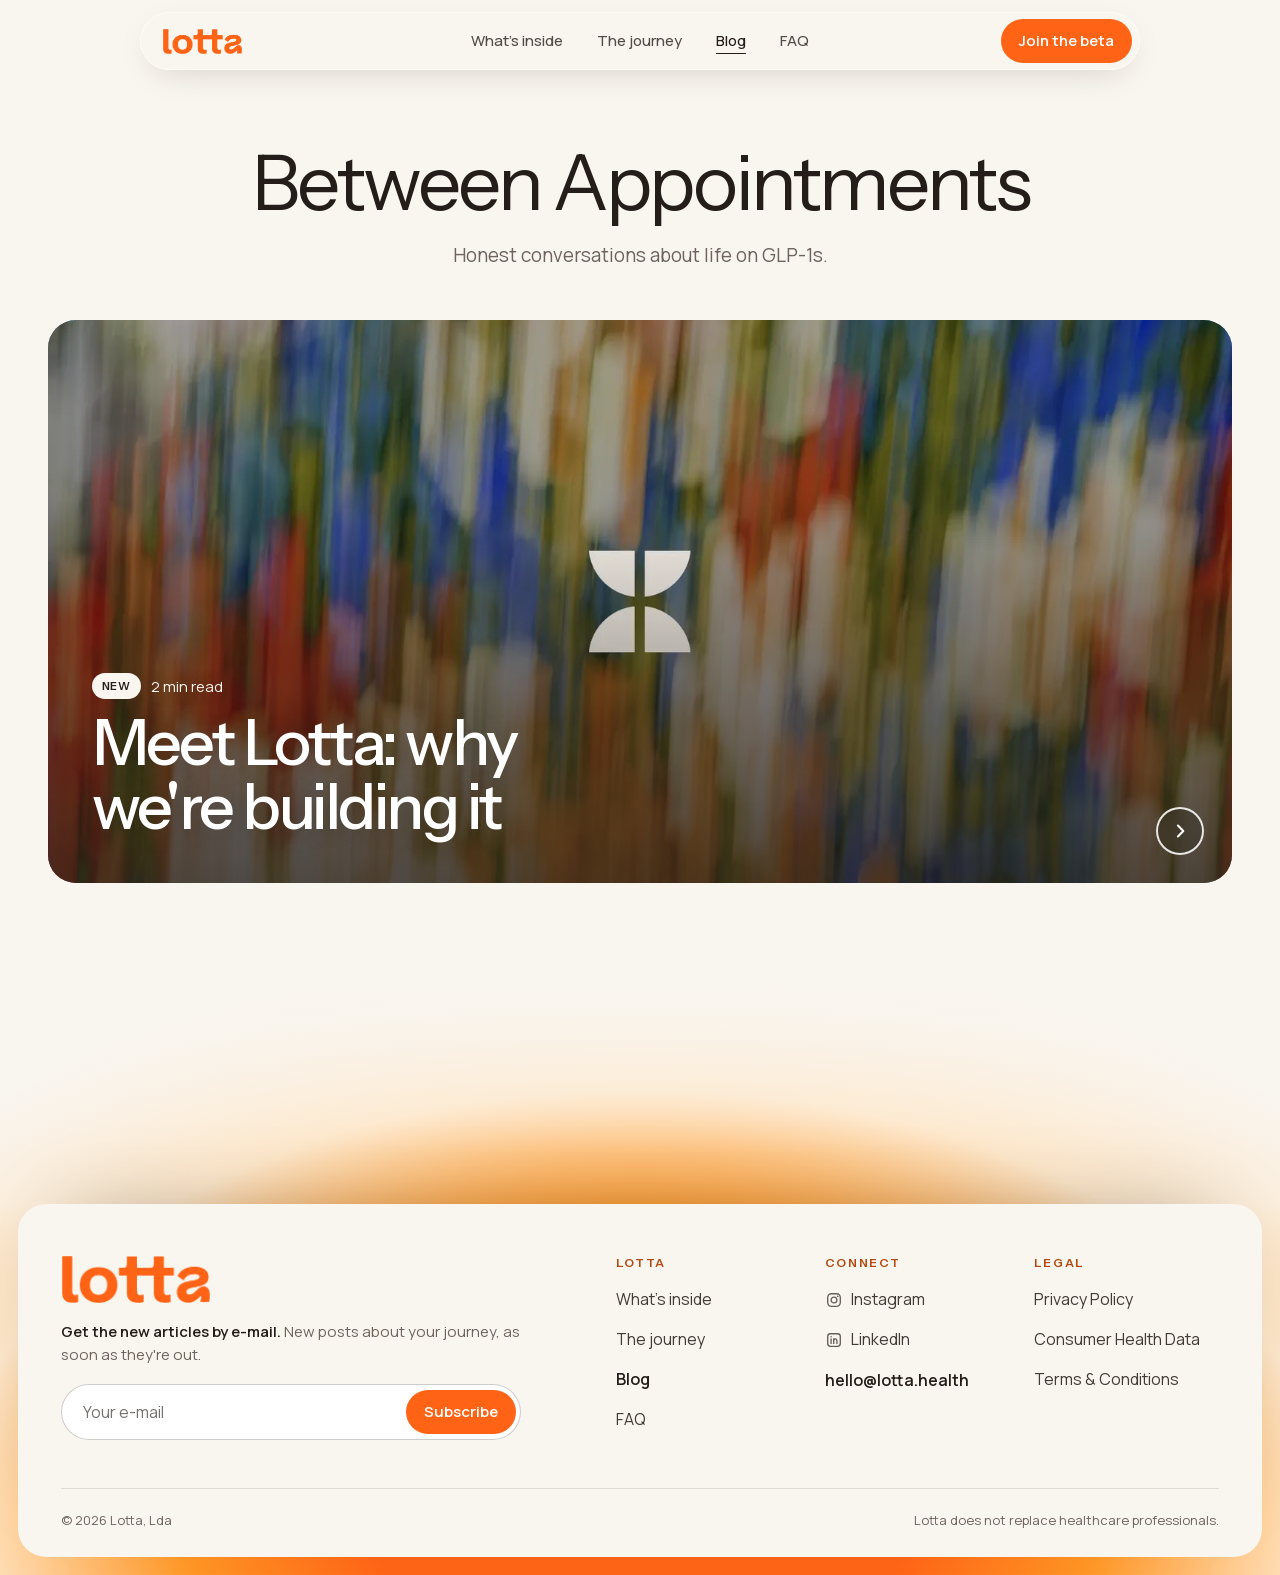
==== commit 75ffd05f: "New blog cover and article text from Ghost; cover centered and sharp" ====
--- a/blog/index.html
+++ b/blog/index.html
@@ -23,7 +23,7 @@
 <link rel="preload" href="../assets/fonts/instrument-sans-latin.woff2" as="font" type="font/woff2" crossorigin>
 <link rel="preload" href="../assets/fonts/manrope-latin.woff2" as="font" type="font/woff2" crossorigin>
 <link rel="stylesheet" href="../pages.css">
-<script type="application/ld+json">{"@context":"https://schema.org","@type":"Blog","@id":"https://www.lotta.health/blog/#blog","name":"Between Appointments","description":"Honest conversations about life on GLP-1s, from Lotta.","url":"https://www.lotta.health/blog/","inLanguage":"en","publisher":{"@type":"Organization","@id":"https://www.lotta.health/#organization","name":"Lotta","url":"https://www.lotta.health/","logo":{"@type":"ImageObject","url":"https://www.lotta.health/assets/lotta-logo.png","width":2400,"height":761}},"isPartOf":{"@id":"https://www.lotta.health/#website"},"blogPost":[{"@type":"BlogPosting","headline":"Meet Lotta: why we're building it","url":"https://www.lotta.health/blog/meet-lotta-why-were-building-it/","datePublished":"2026-10-05T18:35:35.000+01:00","dateModified":"2026-10-05T20:02:29.000+01:00"}]}</script>
+<script type="application/ld+json">{"@context":"https://schema.org","@type":"Blog","@id":"https://www.lotta.health/blog/#blog","name":"Between Appointments","description":"Honest conversations about life on GLP-1s, from Lotta.","url":"https://www.lotta.health/blog/","inLanguage":"en","publisher":{"@type":"Organization","@id":"https://www.lotta.health/#organization","name":"Lotta","url":"https://www.lotta.health/","logo":{"@type":"ImageObject","url":"https://www.lotta.health/assets/lotta-logo.png","width":2400,"height":761}},"isPartOf":{"@id":"https://www.lotta.health/#website"},"blogPost":[{"@type":"BlogPosting","headline":"Meet Lotta: why we're building it","url":"https://www.lotta.health/blog/meet-lotta-why-were-building-it/","datePublished":"2026-10-05T18:35:35.000+01:00","dateModified":"2026-10-06T11:48:28.000+01:00"}]}</script>
 <script>
   /* A page opened by a link starts at its top, whatever the browser carried over from the page before; Back, Forward and reload keep their place. */
   (function () { try { var n = performance.getEntriesByType('navigation')[0]; if (!location.hash && (!n || n.type === 'navigate')) { var top = function () { window.scrollTo({ top: 0, left: 0, behavior: 'instant' }); }; top(); document.addEventListener('DOMContentLoaded', top); window.addEventListener('pageshow', function (e) { if (!e.persisted) top(); }); } } catch (e) {} })();
@@ -94,7 +94,7 @@
         <h1 class="bl-title">Between Appointments</h1>
         <p class="bl-sub">Honest conversations about life on <span class="nw">GLP-1s</span>.</p>
       </header>
-      <div class="bl-main" id="bl-main"><div class="bl-mosaic bl-one"><article class="bl-ph bl-cover"><img class="bl-img" src="../assets/blog/meet-lotta-why-were-building-it.jpg" srcset="../assets/blog/meet-lotta-why-were-building-it-800.webp 800w, ../assets/blog/meet-lotta-why-were-building-it-1200.webp 1200w, ../assets/blog/meet-lotta-why-were-building-it-1600.webp 1600w" sizes="(min-width:1000px) 66vw, 100vw" alt="" fetchpriority="high" decoding="async"><div class="bl-in"><p class="bl-meta"><span class="bl-new">New</span>2 min read</p><h2 class="bl-t"><a class="bl-go" href="meet-lotta-why-were-building-it/">Meet Lotta: why we're building it</a></h2></div><span class="bl-arrow" aria-hidden="true"><svg viewBox="0 0 24 24"><path d="M9.5 5.5 16 12l-6.5 6.5" fill="none" stroke="currentColor" stroke-width="2.5" stroke-linecap="round" stroke-linejoin="round"/></svg></span></article></div></div>
+      <div class="bl-main" id="bl-main"><div class="bl-mosaic bl-one"><article class="bl-ph bl-cover"><img class="bl-img" src="../assets/blog/meet-lotta-why-were-building-it.jpg" srcset="../assets/blog/meet-lotta-why-were-building-it-800.webp 800w, ../assets/blog/meet-lotta-why-were-building-it-1200.webp 1200w, ../assets/blog/meet-lotta-why-were-building-it-1600.webp 1600w, ../assets/blog/meet-lotta-why-were-building-it-max.webp 2000w" sizes="(max-width:560px) 690px, (min-width:1336px) 1240px, 100vw" alt="" fetchpriority="high" decoding="async"><div class="bl-in"><p class="bl-meta"><span class="bl-new">New</span>2 min read</p><h2 class="bl-t"><a class="bl-go" href="meet-lotta-why-were-building-it/">Meet Lotta: why we're building it</a></h2></div><span class="bl-arrow" aria-hidden="true"><svg viewBox="0 0 24 24"><path d="M9.5 5.5 16 12l-6.5 6.5" fill="none" stroke="currentColor" stroke-width="2.5" stroke-linecap="round" stroke-linejoin="round"/></svg></span></article></div></div>
     </div>
   </div>
 </main>
@@ -168,7 +168,7 @@
 </footer>
 
 <script src="../site.js" defer></script>
-<script type="application/json" id="bl-data">[{"slug":"meet-lotta-why-were-building-it","title":"Meet Lotta: why we're building it","excerpt":"","tag":"","tags":[],"date":"Oct 5, 2026","read":"2 min read","isNew":true,"img":"../assets/blog/meet-lotta-why-were-building-it.jpg","srcset":"../assets/blog/meet-lotta-why-were-building-it-800.webp 800w, ../assets/blog/meet-lotta-why-were-building-it-1200.webp 1200w, ../assets/blog/meet-lotta-why-were-building-it-1600.webp 1600w","pos":"","href":"meet-lotta-why-were-building-it/"}]</script>
+<script type="application/json" id="bl-data">[{"slug":"meet-lotta-why-were-building-it","title":"Meet Lotta: why we're building it","excerpt":"","tag":"","tags":[],"date":"Oct 5, 2026","read":"2 min read","isNew":true,"img":"../assets/blog/meet-lotta-why-were-building-it.jpg","srcset":"../assets/blog/meet-lotta-why-were-building-it-800.webp 800w, ../assets/blog/meet-lotta-why-were-building-it-1200.webp 1200w, ../assets/blog/meet-lotta-why-were-building-it-1600.webp 1600w, ../assets/blog/meet-lotta-why-were-building-it-max.webp 2000w","ar":1.5,"pos":"","href":"meet-lotta-why-were-building-it/"}]</script>
 <script src="../blog.js" defer></script>
 
 </body>
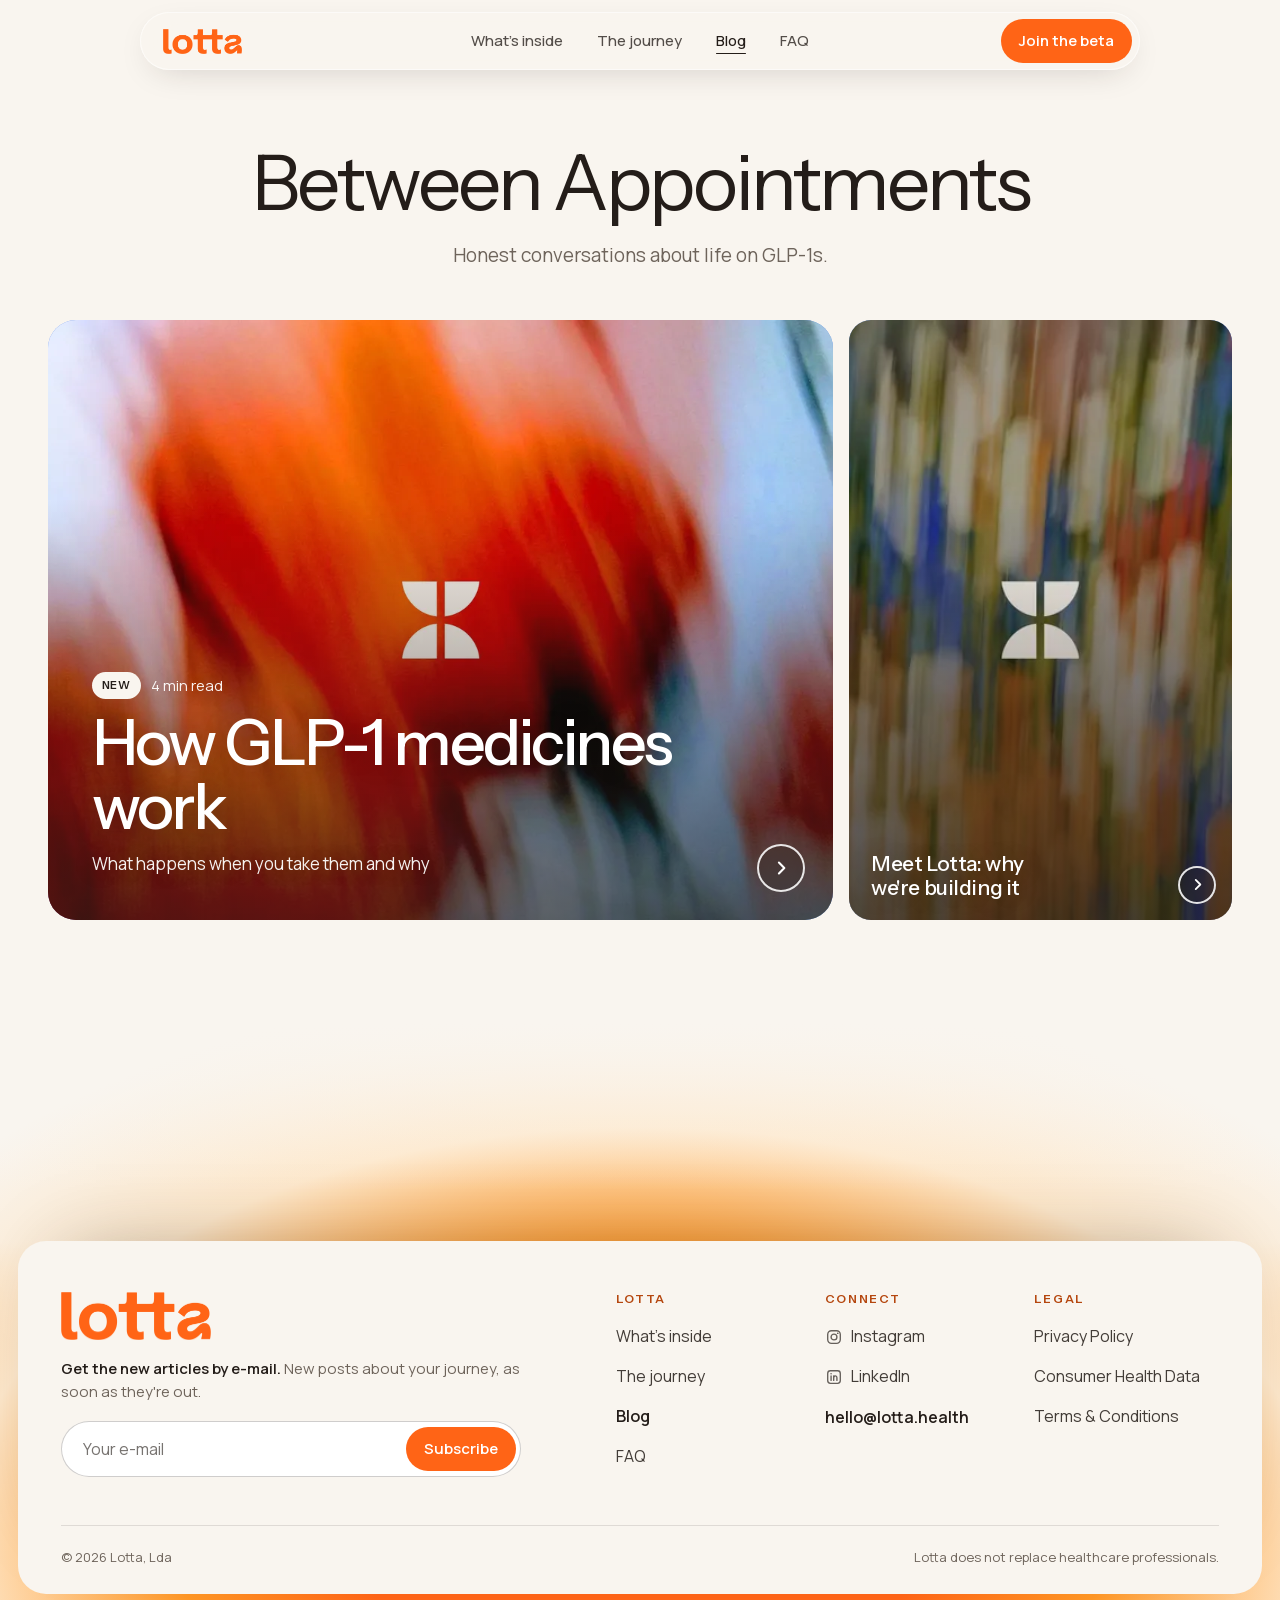
==== commit 84cff343: "Second article: How GLP-1 medicines work" ====
--- a/blog/index.html
+++ b/blog/index.html
@@ -12,7 +12,7 @@
 <meta property="og:title" content="Blog · Between Appointments">
 <meta property="og:description" content="Honest conversations about life on GLP-1s, from Lotta.">
 <meta property="og:url" content="https://www.lotta.health/blog/">
-<meta property="og:image" content="https://www.lotta.health/assets/blog/meet-lotta-why-were-building-it.jpg">
+<meta property="og:image" content="https://www.lotta.health/assets/blog/how-glp-1-medicines-work.jpg">
 <meta name="twitter:card" content="summary_large_image">
 <link rel="icon" href="../favicon.ico" sizes="48x48">
 <link rel="icon" href="../favicon-96.png" type="image/png" sizes="96x96">
@@ -23,7 +23,7 @@
 <link rel="preload" href="../assets/fonts/instrument-sans-latin.woff2" as="font" type="font/woff2" crossorigin>
 <link rel="preload" href="../assets/fonts/manrope-latin.woff2" as="font" type="font/woff2" crossorigin>
 <link rel="stylesheet" href="../pages.css">
-<script type="application/ld+json">{"@context":"https://schema.org","@type":"Blog","@id":"https://www.lotta.health/blog/#blog","name":"Between Appointments","description":"Honest conversations about life on GLP-1s, from Lotta.","url":"https://www.lotta.health/blog/","inLanguage":"en","publisher":{"@type":"Organization","@id":"https://www.lotta.health/#organization","name":"Lotta","url":"https://www.lotta.health/","logo":{"@type":"ImageObject","url":"https://www.lotta.health/assets/lotta-logo.png","width":2400,"height":761}},"isPartOf":{"@id":"https://www.lotta.health/#website"},"blogPost":[{"@type":"BlogPosting","headline":"Meet Lotta: why we're building it","url":"https://www.lotta.health/blog/meet-lotta-why-were-building-it/","datePublished":"2026-10-05T18:35:35.000+01:00","dateModified":"2026-10-06T11:48:28.000+01:00"}]}</script>
+<script type="application/ld+json">{"@context":"https://schema.org","@type":"Blog","@id":"https://www.lotta.health/blog/#blog","name":"Between Appointments","description":"Honest conversations about life on GLP-1s, from Lotta.","url":"https://www.lotta.health/blog/","inLanguage":"en","publisher":{"@type":"Organization","@id":"https://www.lotta.health/#organization","name":"Lotta","url":"https://www.lotta.health/","logo":{"@type":"ImageObject","url":"https://www.lotta.health/assets/lotta-logo.png","width":2400,"height":761}},"isPartOf":{"@id":"https://www.lotta.health/#website"},"blogPost":[{"@type":"BlogPosting","headline":"How GLP-1 medicines work","url":"https://www.lotta.health/blog/how-glp-1-medicines-work/","datePublished":"2026-10-28T12:30:00.000+00:00","dateModified":"2026-10-29T11:31:32.000+00:00"},{"@type":"BlogPosting","headline":"Meet Lotta: why we're building it","url":"https://www.lotta.health/blog/meet-lotta-why-were-building-it/","datePublished":"2026-10-05T18:35:35.000+01:00","dateModified":"2026-10-06T11:48:28.000+01:00"}]}</script>
 <script>
   /* A page opened by a link starts at its top, whatever the browser carried over from the page before; Back, Forward and reload keep their place. */
   (function () { try { var n = performance.getEntriesByType('navigation')[0]; if (!location.hash && (!n || n.type === 'navigate')) { var top = function () { window.scrollTo({ top: 0, left: 0, behavior: 'instant' }); }; top(); document.addEventListener('DOMContentLoaded', top); window.addEventListener('pageshow', function (e) { if (!e.persisted) top(); }); } } catch (e) {} })();
@@ -94,7 +94,7 @@
         <h1 class="bl-title">Between Appointments</h1>
         <p class="bl-sub">Honest conversations about life on <span class="nw">GLP-1s</span>.</p>
       </header>
-      <div class="bl-main" id="bl-main"><div class="bl-mosaic bl-one"><article class="bl-ph bl-cover"><img class="bl-img" src="../assets/blog/meet-lotta-why-were-building-it.jpg" srcset="../assets/blog/meet-lotta-why-were-building-it-800.webp 800w, ../assets/blog/meet-lotta-why-were-building-it-1200.webp 1200w, ../assets/blog/meet-lotta-why-were-building-it-1600.webp 1600w, ../assets/blog/meet-lotta-why-were-building-it-max.webp 2000w" sizes="(max-width:560px) 690px, (min-width:1336px) 1240px, 100vw" alt="" fetchpriority="high" decoding="async"><div class="bl-in"><p class="bl-meta"><span class="bl-new">New</span>2 min read</p><h2 class="bl-t"><a class="bl-go" href="meet-lotta-why-were-building-it/">Meet Lotta: why we're building it</a></h2></div><span class="bl-arrow" aria-hidden="true"><svg viewBox="0 0 24 24"><path d="M9.5 5.5 16 12l-6.5 6.5" fill="none" stroke="currentColor" stroke-width="2.5" stroke-linecap="round" stroke-linejoin="round"/></svg></span></article></div></div>
+      <div class="bl-main" id="bl-main"><div class="bl-mosaic"><article class="bl-ph bl-cover"><img class="bl-img" src="../assets/blog/how-glp-1-medicines-work.jpg" srcset="../assets/blog/how-glp-1-medicines-work-800.webp 800w, ../assets/blog/how-glp-1-medicines-work-1200.webp 1200w, ../assets/blog/how-glp-1-medicines-work-1600.webp 1600w, ../assets/blog/how-glp-1-medicines-work-max.webp 2000w" sizes="(max-width:560px) 810px, (min-width:1000px) 66vw, 100vw" alt="" fetchpriority="high" decoding="async"><div class="bl-in"><p class="bl-meta"><span class="bl-new">New</span>4 min read</p><h2 class="bl-t"><a class="bl-go" href="how-glp-1-medicines-work/">How <span class="nw">GLP-1</span> medicines work</a></h2><p class="bl-hook">What happens when you take them and why</p></div><span class="bl-arrow" aria-hidden="true"><svg viewBox="0 0 24 24"><path d="M9.5 5.5 16 12l-6.5 6.5" fill="none" stroke="currentColor" stroke-width="2.5" stroke-linecap="round" stroke-linejoin="round"/></svg></span></article><div class="bl-tiles"><article class="bl-ph bl-tile"><img class="bl-img" src="../assets/blog/meet-lotta-why-were-building-it.jpg" srcset="../assets/blog/meet-lotta-why-were-building-it-800.webp 800w, ../assets/blog/meet-lotta-why-were-building-it-1200.webp 1200w, ../assets/blog/meet-lotta-why-were-building-it-1600.webp 1600w, ../assets/blog/meet-lotta-why-were-building-it-max.webp 2000w" sizes="(min-width:1000px) 33vw, 100vw" alt="" loading="lazy" decoding="async"><div class="bl-in"><h3 class="bl-t"><a class="bl-go" href="meet-lotta-why-were-building-it/">Meet Lotta: why we're building it</a></h3></div><span class="bl-arrow" aria-hidden="true"><svg viewBox="0 0 24 24"><path d="M9.5 5.5 16 12l-6.5 6.5" fill="none" stroke="currentColor" stroke-width="2.5" stroke-linecap="round" stroke-linejoin="round"/></svg></span></article></div></div></div>
     </div>
   </div>
 </main>
@@ -168,7 +168,7 @@
 </footer>
 
 <script src="../site.js" defer></script>
-<script type="application/json" id="bl-data">[{"slug":"meet-lotta-why-were-building-it","title":"Meet Lotta: why we're building it","excerpt":"","tag":"","tags":[],"date":"Oct 5, 2026","read":"2 min read","isNew":true,"img":"../assets/blog/meet-lotta-why-were-building-it.jpg","srcset":"../assets/blog/meet-lotta-why-were-building-it-800.webp 800w, ../assets/blog/meet-lotta-why-were-building-it-1200.webp 1200w, ../assets/blog/meet-lotta-why-were-building-it-1600.webp 1600w, ../assets/blog/meet-lotta-why-were-building-it-max.webp 2000w","ar":1.5,"pos":"","href":"meet-lotta-why-were-building-it/"}]</script>
+<script type="application/json" id="bl-data">[{"slug":"how-glp-1-medicines-work","title":"How GLP-1 medicines work","excerpt":"What happens when you take them and why","tag":"","tags":[],"date":"Oct 28, 2026","read":"4 min read","isNew":true,"img":"../assets/blog/how-glp-1-medicines-work.jpg","srcset":"../assets/blog/how-glp-1-medicines-work-800.webp 800w, ../assets/blog/how-glp-1-medicines-work-1200.webp 1200w, ../assets/blog/how-glp-1-medicines-work-1600.webp 1600w, ../assets/blog/how-glp-1-medicines-work-max.webp 2000w","ar":1.5,"pos":"","href":"how-glp-1-medicines-work/"},{"slug":"meet-lotta-why-were-building-it","title":"Meet Lotta: why we're building it","excerpt":"","tag":"","tags":[],"date":"Oct 5, 2026","read":"2 min read","isNew":true,"img":"../assets/blog/meet-lotta-why-were-building-it.jpg","srcset":"../assets/blog/meet-lotta-why-were-building-it-800.webp 800w, ../assets/blog/meet-lotta-why-were-building-it-1200.webp 1200w, ../assets/blog/meet-lotta-why-were-building-it-1600.webp 1600w, ../assets/blog/meet-lotta-why-were-building-it-max.webp 2000w","ar":1.5,"pos":"","href":"meet-lotta-why-were-building-it/"}]</script>
 <script src="../blog.js" defer></script>
 
 </body>
--- a/pages.css
+++ b/pages.css
@@ -469,3 +469,10 @@
 .art-prose .kg-signup-card{display:none}   /* Ghost's own sign-up box does not work outside Ghost; the newsletter band below does the job */
 /* a note shown only on the preview pages built from sample articles */
 .bl-sample{position:fixed; left:50%; bottom:14px; z-index:60; transform:translateX(-50%); padding:9px 14px; border-radius:999px; background:var(--ink); color:var(--ww); font-size:13px; font-weight:600; white-space:nowrap; box-shadow:0 10px 30px -12px rgba(36,29,25,.5)}
+
+/* Phones (29 Oct): the covers are tall enough that the Lotta mark in the middle of the picture stays clear of the words over its
+   lower half, now that titles run to two lines with a line under them. The article's cover stays within her 340 to 460px ruling. */
+@media (max-width:699.98px){
+  .bl-ph.art-cover{min-height:460px}
+  .bl-ph.bl-cover{min-height:540px}
+}
